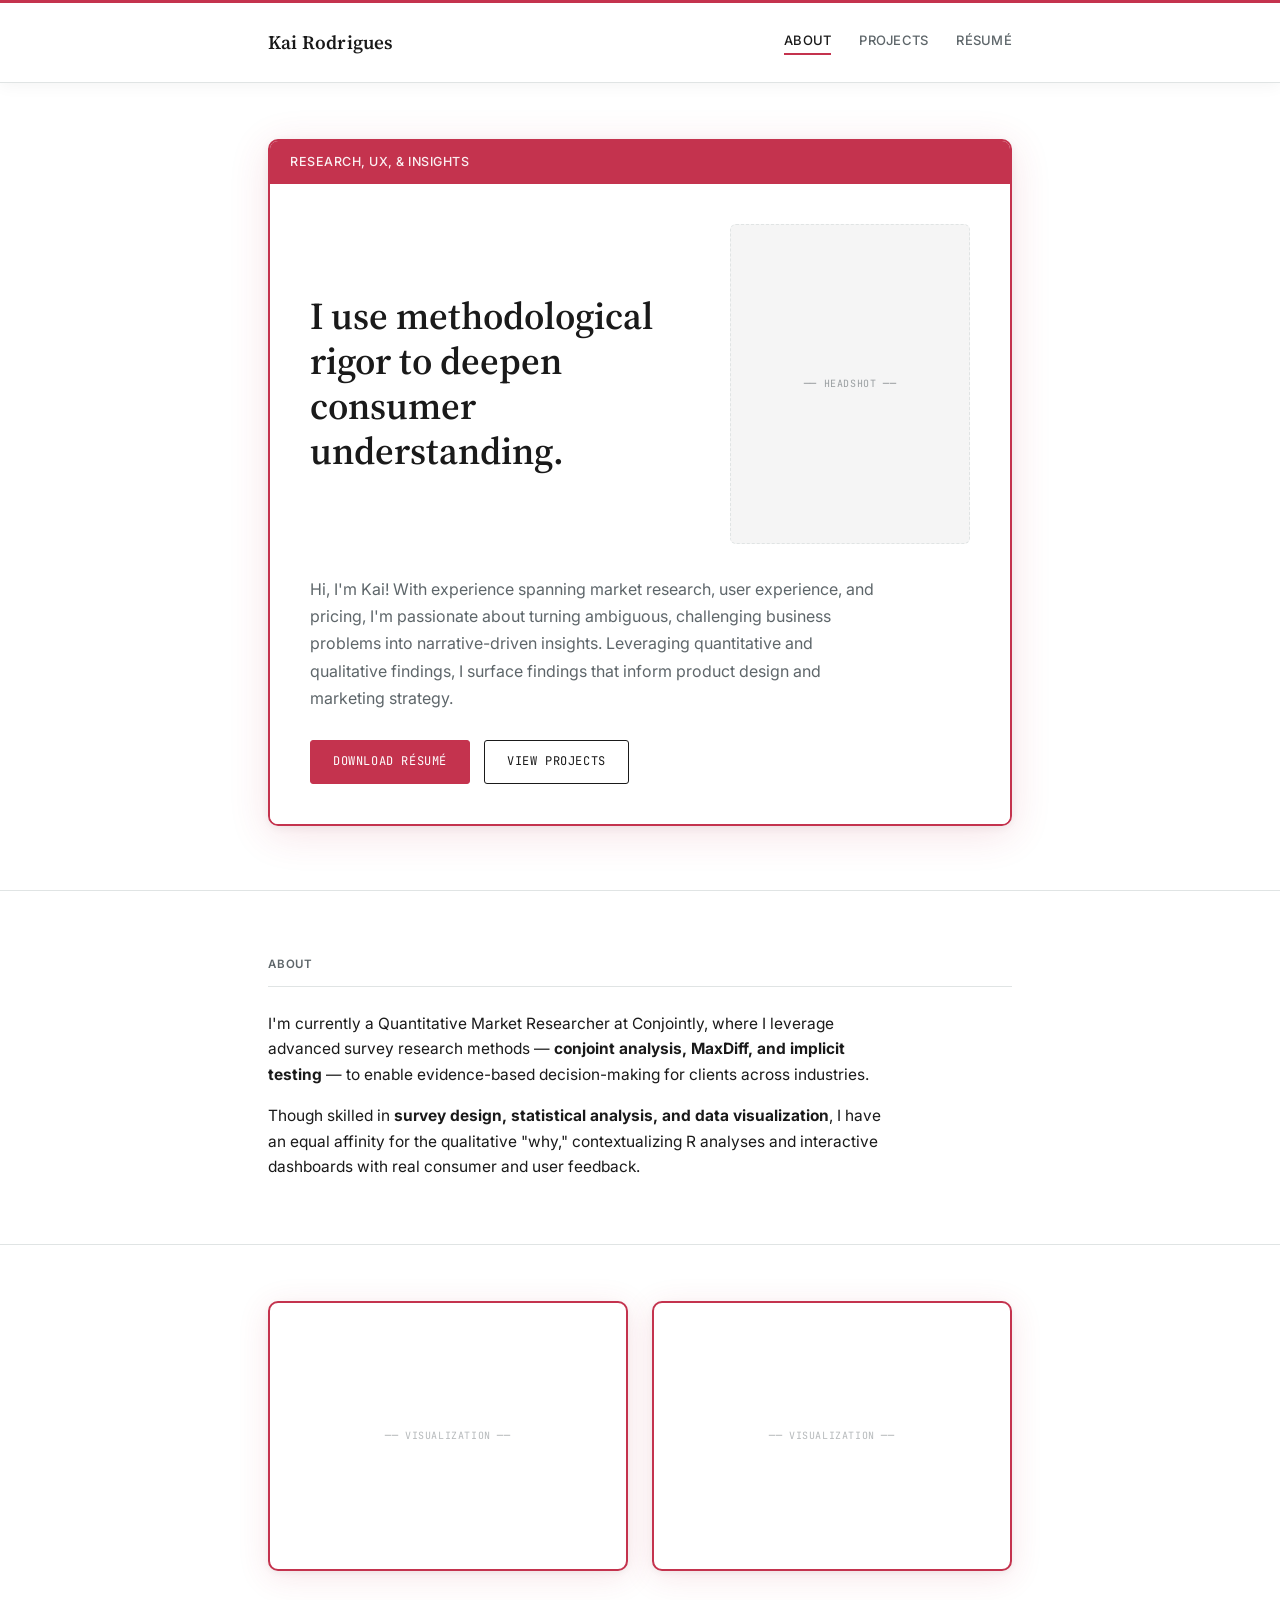
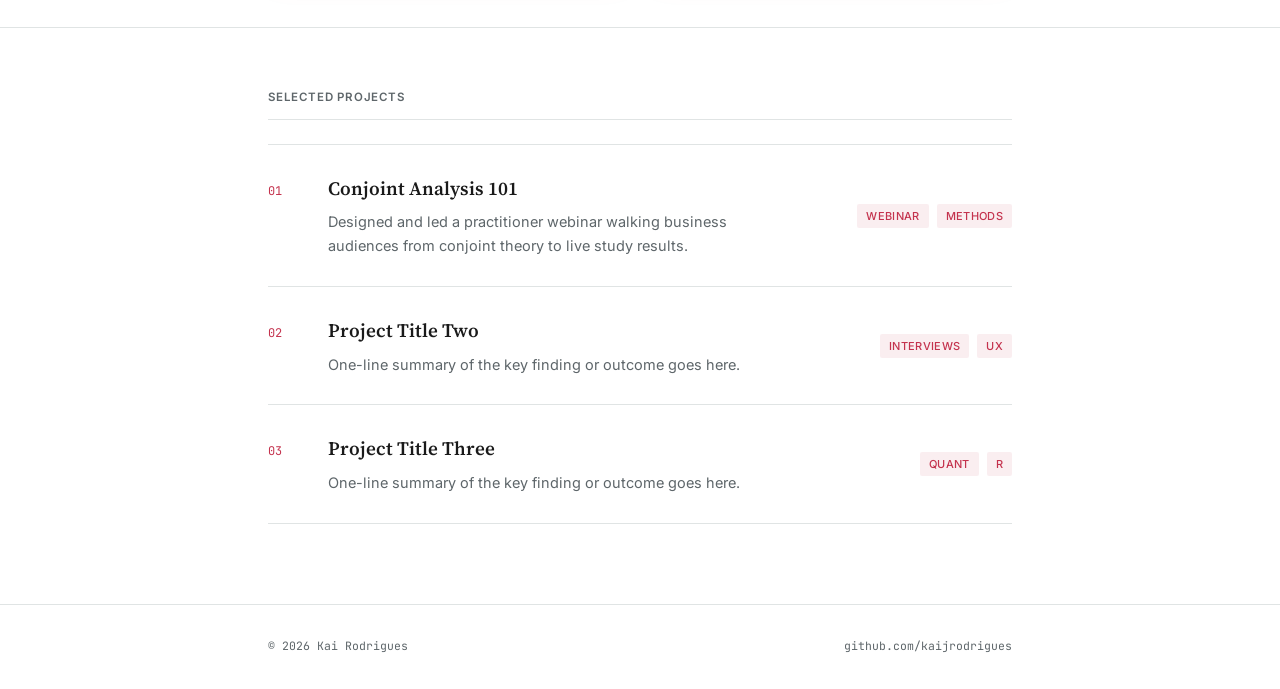
==== index.html @ 0414e187 "Final changes of the night" ====
<!DOCTYPE html>
<html lang="en">
<head>
<meta charset="UTF-8">
<meta name="viewport" content="width=device-width, initial-scale=1.0">
<title>Kai Rodrigues — Research, UX, &amp; Insights</title>
<meta name="description" content="Portfolio of market research, UX, and pricing projects by Kai Rodrigues — turning ambiguous business problems into narrative-driven insights.">
<link rel="stylesheet" href="assets/style.css">
</head>
<body>

<header class="site-header">
  <div class="wrap">
    <span class="name">Kai Rodrigues</span>
    <nav>
      <a href="#about" class="active">About</a>
      <a href="#projects">Projects</a>
      <a href="assets/resume.pdf">Résumé</a>
    </nav>
  </div>
</header>

<section class="hero" id="about">
  <div class="wrap">
    <div class="browser-window">

      <div class="browser-chrome">
        <span class="browser-title">Research, UX, &amp; Insights</span>
      </div>

      <div class="browser-content">
        <div class="hero-grid">
          <h1>I use methodological rigor to deepen consumer understanding.</h1>
          <div class="hero-photo">
            <!-- Add headshot: <img src="assets/headshot.jpg" alt="Kai Rodrigues"> -->
          </div>
        </div>
        <p class="lede">
          Hi, I'm Kai! With experience spanning market research, user experience, and pricing,
          I'm passionate about turning ambiguous, challenging business problems into
          narrative-driven insights. Leveraging quantitative and qualitative findings, I surface
          findings that inform product design and marketing strategy.
        </p>
        <div class="actions">
          <a href="assets/resume.pdf" class="btn primary">Download résumé</a>
          <a href="#projects" class="btn">View projects</a>
        </div>
      </div>

    </div>
  </div>
</section>

<section class="about-body">
  <div class="wrap">
    <h2>About</h2>
    <p>
      I'm currently a Quantitative Market Researcher at Conjointly, where I leverage
      advanced survey research methods — <strong>conjoint analysis, MaxDiff, and implicit
      testing</strong> — to enable evidence-based decision-making for clients across industries.
    </p>
    <p>
      Though skilled in <strong>survey design, statistical analysis, and data visualization</strong>,
      I have an equal affinity for the qualitative "why," contextualizing R analyses
      and interactive dashboards with real consumer and user feedback.
    </p>
  </div>
</section>

<section class="viz-section">
  <div class="wrap">
    <div class="viz-row">
      <div class="viz-box">
        <!-- Add image: <img src="assets/viz-1.png" alt=""> -->
      </div>
      <div class="viz-box">
        <!-- Add image: <img src="assets/viz-2.png" alt=""> -->
      </div>
    </div>
  </div>
</section>

<section class="project-index" id="projects">
  <div class="wrap">
    <h2 class="section-heading">Selected Projects</h2>
    <ul class="index-list">

      <li class="index-row">
        <a class="row-link" href="projects/project1.html" aria-label="View Conjoint Analysis 101 webinar"></a>
        <span class="num">01</span>
        <div class="title-block">
          <h3>Conjoint Analysis 101</h3>
          <p class="finding">Designed and led a practitioner webinar walking business audiences from conjoint theory to live study results.</p>
        </div>
        <div class="tags">
          <span class="tag">Webinar</span>
          <span class="tag">Methods</span>
        </div>
      </li>

      <li class="index-row">
        <a class="row-link" href="projects/project2.html" aria-label="View project two"></a>
        <span class="num">02</span>
        <div class="title-block">
          <h3>Project Title Two</h3>
          <p class="finding">One-line summary of the key finding or outcome goes here.</p>
        </div>
        <div class="tags">
          <span class="tag">Interviews</span>
          <span class="tag">UX</span>
        </div>
      </li>

      <li class="index-row">
        <a class="row-link" href="projects/project3.html" aria-label="View project three"></a>
        <span class="num">03</span>
        <div class="title-block">
          <h3>Project Title Three</h3>
          <p class="finding">One-line summary of the key finding or outcome goes here.</p>
        </div>
        <div class="tags">
          <span class="tag">Quant</span>
          <span class="tag">R</span>
        </div>
      </li>

    </ul>
  </div>
</section>

<footer class="site-footer">
  <div class="wrap">
    <span>&copy; 2026 Kai Rodrigues</span>
    <a href="https://github.com/kaijrodrigues">github.com/kaijrodrigues</a>
  </div>
</footer>

</body>
</html>
---- assets/style.css ----
/* ============================================
   Kai Rodrigues — Portfolio
   Design system: white / ink / cherry
   ============================================ */

@import url('https://fonts.googleapis.com/css2?family=Source+Serif+4:opsz,wght@8..60,400;8..60,500;8..60,600&family=Inter:wght@400;500;600&family=JetBrains+Mono:wght@400;500&display=swap');

:root {
  --color-bg:         #FFFFFF;
  --color-ink:        #1A1A1A;
  --color-maroon:     #C4334E;
  --color-maroon-dim: #C4334E15;
  --color-maroon-lt:  #CF4D63;
  --color-muted:      #5E666A;
  --color-line:       #E0E4E4;

  --font-display: 'Source Serif 4', Georgia, serif;
  --font-body:    'Inter', -apple-system, sans-serif;
  --font-mono:    'JetBrains Mono', 'SF Mono', monospace;

  --content-width: 800px;
  --gutter: 28px;
}

* { box-sizing: border-box; }

html { scroll-behavior: smooth; }

@media (prefers-reduced-motion: reduce) {
  html { scroll-behavior: auto; }
  * { animation-duration: 0.01ms !important; transition-duration: 0.01ms !important; }
}

body {
  margin: 0;
  background: var(--color-bg);
  color: var(--color-ink);
  font-family: var(--font-body);
  font-size: 16px;
  line-height: 1.65;
  -webkit-font-smoothing: antialiased;
}

a { color: var(--color-ink); text-decoration: none; }

a:focus-visible,
button:focus-visible {
  outline: 2px solid var(--color-maroon);
  outline-offset: 3px;
}

.wrap {
  max-width: var(--content-width);
  margin: 0 auto;
  padding: 0 var(--gutter);
}

/* ---------- Header / Nav ---------- */

header.site-header {
  background: var(--color-bg);
  border-top: 3px solid var(--color-maroon);
  border-bottom: 1px solid var(--color-line);
  padding: 24px 0;
  box-shadow: 0 2px 16px rgba(0, 0, 0, 0.05);
  position: sticky;
  top: 0;
  z-index: 100;
}

.site-header .wrap {
  display: flex;
  justify-content: space-between;
  align-items: center;
  flex-wrap: wrap;
  gap: 12px;
}

.site-header .name {
  font-family: var(--font-display);
  font-size: 19px;
  font-weight: 600;
  letter-spacing: 0.01em;
}

.site-header nav {
  display: flex;
  gap: 28px;
  font-family: var(--font-body);
  font-size: 13px;
  font-weight: 500;
  letter-spacing: 0.02em;
  text-transform: uppercase;
}

.site-header nav a {
  color: var(--color-muted);
  position: relative;
  padding-bottom: 4px;
  transition: color 0.15s ease;
}

.site-header nav a:hover,
.site-header nav a.active { color: var(--color-ink); }

.site-header nav a.active::after {
  content: '';
  position: absolute;
  left: 0; bottom: 0;
  width: 100%; height: 2px;
  background: var(--color-maroon);
}

/* ---------- Hero ---------- */

.hero {
  padding: 56px 0 64px;
  border-bottom: 1px solid var(--color-line);
}

/* Browser window frame */
.browser-window {
  border: 2px solid var(--color-maroon);
  border-radius: 10px;
  overflow: hidden;
  box-shadow: 0 8px 40px rgba(196, 51, 78, 0.14), 0 2px 8px rgba(0, 0, 0, 0.06);
}

/* Title bar / chrome */
.browser-chrome {
  background: var(--color-maroon);
  padding: 11px 20px;
  display: flex;
  align-items: center;
}

.browser-title {
  font-family: var(--font-body);
  font-size: 12.5px;
  font-weight: 500;
  letter-spacing: 0.04em;
  text-transform: uppercase;
  color: rgba(255, 255, 255, 0.92);
}

/* Content area */
.browser-content {
  background: var(--color-bg);
  padding: 40px;
}

.hero-grid {
  display: grid;
  grid-template-columns: 1fr 240px;
  gap: 32px;
  align-items: center;
  margin-bottom: 32px;
}

.hero-grid h1 {
  font-family: var(--font-display);
  font-size: clamp(24px, 3.8vw, 38px);
  line-height: 1.18;
  font-weight: 600;
  color: var(--color-ink);
  margin: 0;
}

/* Headshot slot — 3:4 ratio */
.hero-photo {
  aspect-ratio: 3 / 4;
  border-radius: 6px;
  overflow: hidden;
  background: #F5F5F5;
  border: 1.5px dashed var(--color-line);
  display: flex;
  align-items: center;
  justify-content: center;
  position: relative;
}

.hero-photo::after {
  content: '── headshot ──';
  font-family: var(--font-mono);
  font-size: 10px;
  color: var(--color-muted);
  text-transform: uppercase;
  letter-spacing: 0.06em;
  opacity: 0.6;
}

.hero-photo:has(img)::after { display: none; }

.hero-photo img {
  position: absolute;
  inset: 0;
  width: 100%;
  height: 100%;
  object-fit: cover;
  object-position: top;
  display: block;
}

.hero p.lede {
  font-size: 16px;
  color: var(--color-muted);
  max-width: 58ch;
  margin: 0 0 28px;
  line-height: 1.7;
}

.hero .actions {
  display: flex;
  gap: 14px;
  flex-wrap: wrap;
}

/* ---------- Buttons ---------- */

.btn {
  font-family: var(--font-mono);
  font-size: 12px;
  letter-spacing: 0.05em;
  text-transform: uppercase;
  padding: 11px 22px;
  border: 1.5px solid var(--color-ink);
  border-radius: 3px;
  transition: background 0.15s ease, color 0.15s ease, border-color 0.15s ease;
  display: inline-flex;
  align-items: center;
  gap: 8px;
}

.btn:hover {
  background: var(--color-ink);
  color: var(--color-bg);
}

.btn.primary {
  background: var(--color-maroon);
  border-color: var(--color-maroon);
  color: var(--color-bg);
}

.btn.primary:hover {
  background: var(--color-maroon-lt);
  border-color: var(--color-maroon-lt);
}

/* ---------- About body ---------- */

.about-body {
  padding: 64px 0;
  border-bottom: 1px solid var(--color-line);
}

.about-body h2,
.section-heading {
  font-family: var(--font-body);
  font-size: 11.5px;
  font-weight: 600;
  letter-spacing: 0.07em;
  text-transform: uppercase;
  color: var(--color-muted);
  margin: 0 0 24px;
  padding-bottom: 12px;
  border-bottom: 1px solid var(--color-line);
}

.about-body p {
  max-width: 62ch;
  margin: 0 0 16px;
  font-size: 15.5px;
}

.about-body p:last-child { margin-bottom: 0; }

/* ---------- Data Viz Panels ---------- */

.viz-section {
  padding: 56px 0;
  border-bottom: 1px solid var(--color-line);
}

.viz-row {
  display: grid;
  grid-template-columns: 1fr 1fr;
  gap: 24px;
}

.viz-box {
  aspect-ratio: 4 / 3;
  border: 2px solid var(--color-maroon);
  border-radius: 10px;
  overflow: hidden;
  background: var(--color-bg);
  box-shadow: 0 6px 32px rgba(196, 51, 78, 0.12), 0 2px 6px rgba(0, 0, 0, 0.05);
  display: flex;
  align-items: center;
  justify-content: center;
  position: relative;
}

.viz-box::after {
  content: '── visualization ──';
  font-family: var(--font-mono);
  font-size: 10px;
  color: var(--color-muted);
  text-transform: uppercase;
  letter-spacing: 0.06em;
  opacity: 0.45;
}

.viz-box:has(img)::after { display: none; }

.viz-box img {
  position: absolute;
  inset: 0;
  width: 100%;
  height: 100%;
  object-fit: cover;
  display: block;
}

/* ---------- Project Index ---------- */

.project-index {
  padding: 60px 0 80px;
}

.index-list {
  list-style: none;
  margin: 0;
  padding: 0;
}

.index-row {
  display: grid;
  grid-template-columns: 40px 1fr auto;
  gap: 20px;
  align-items: baseline;
  padding: 28px 0;
  border-bottom: 1px solid var(--color-line);
  transition: padding-left 0.18s ease, background-color 0.18s ease;
  position: relative;
}

.index-row:first-child {
  border-top: 1px solid var(--color-line);
}

.index-row a.row-link { position: absolute; inset: 0; }

.index-row:hover {
  padding-left: 10px;
  background-color: rgba(196, 51, 78, 0.04);
}

.index-row .num {
  font-family: var(--font-mono);
  font-size: 12px;
  color: var(--color-maroon);
  letter-spacing: 0.04em;
}

.index-row .title-block h3 {
  font-family: var(--font-display);
  font-size: 19px;
  font-weight: 600;
  margin: 0 0 6px;
}

.index-row .title-block .finding {
  color: var(--color-muted);
  font-size: 14.5px;
  margin: 0;
  max-width: 52ch;
}

.index-row .tags {
  display: flex;
  gap: 8px;
  flex-wrap: wrap;
  justify-content: flex-end;
  align-self: center;
}

.tag {
  font-family: var(--font-body);
  font-size: 11px;
  font-weight: 500;
  letter-spacing: 0.03em;
  text-transform: uppercase;
  color: var(--color-maroon);
  background: var(--color-maroon-dim);
  padding: 3px 9px;
  border-radius: 2px;
  white-space: nowrap;
}

/* ---------- Footer ---------- */

footer.site-footer {
  border-top: 1px solid var(--color-line);
  padding: 32px 0;
}

footer.site-footer .wrap {
  display: flex;
  justify-content: space-between;
  align-items: center;
  flex-wrap: wrap;
  gap: 12px;
  font-family: var(--font-mono);
  font-size: 11.5px;
  color: var(--color-muted);
}

footer.site-footer a {
  color: var(--color-muted);
  border-bottom: 1px solid transparent;
  transition: color 0.15s ease, border-color 0.15s ease;
}

footer.site-footer a:hover {
  color: var(--color-ink);
  border-color: var(--color-ink);
}

/* ---------- Project Detail Page ---------- */

.project-hero {
  padding: 56px 0 44px;
  border-bottom: 1px solid var(--color-line);
}

.breadcrumb {
  font-family: var(--font-body);
  font-size: 12px;
  font-weight: 500;
  letter-spacing: 0.03em;
  color: var(--color-muted);
  margin-bottom: 28px;
  display: inline-block;
}

.breadcrumb:hover { color: var(--color-maroon); }

.project-hero h1 {
  font-family: var(--font-display);
  font-size: clamp(26px, 4vw, 36px);
  line-height: 1.2;
  margin: 0 0 20px;
}

.meta-row {
  display: flex;
  gap: 10px;
  flex-wrap: wrap;
  margin-bottom: 0;
}

.project-body {
  padding: 52px 0;
}

.project-body section {
  margin-bottom: 48px;
}

.project-body section:last-child { margin-bottom: 0; }

.project-body h2 {
  font-family: var(--font-body);
  font-size: 11.5px;
  font-weight: 600;
  letter-spacing: 0.07em;
  text-transform: uppercase;
  color: var(--color-maroon);
  margin: 0 0 18px;
  padding-left: 12px;
  border-left: 3px solid var(--color-maroon);
}

.project-body p {
  max-width: 64ch;
  font-size: 15.5px;
  margin: 0 0 14px;
  line-height: 1.7;
}

.project-body ul {
  max-width: 60ch;
  padding-left: 20px;
  font-size: 15.5px;
  line-height: 1.7;
}

.project-body li { margin-bottom: 10px; }

/* ---------- Figure / Image Card ---------- */

.figure {
  border: 2px solid var(--color-maroon);
  border-radius: 8px;
  overflow: hidden;
  margin: 32px 0;
  box-shadow: 0 4px 24px rgba(196, 51, 78, 0.1);
}

.figure img {
  width: 100%;
  display: block;
}

.figure img.zoomable {
  cursor: zoom-in;
  transition: opacity 0.15s ease;
}

.figure img.zoomable:hover { opacity: 0.92; }

.figure-caption {
  font-family: var(--font-body);
  font-size: 13px;
  color: var(--color-muted);
  padding: 14px 18px;
  margin: 0;
  border-top: 1px solid var(--color-line);
  line-height: 1.6;
}

/* ---------- Slides box ---------- */

.code-link-box {
  border: 1.5px solid var(--color-ink);
  border-radius: 3px;
  padding: 24px 28px;
  display: flex;
  justify-content: space-between;
  align-items: center;
  flex-wrap: wrap;
  gap: 16px;
}

.code-link-box .label {
  font-family: var(--font-body);
  font-size: 11.5px;
  font-weight: 600;
  color: var(--color-muted);
  letter-spacing: 0.06em;
  text-transform: uppercase;
  margin: 0 0 6px;
}

.code-link-box .repo-name {
  font-family: var(--font-display);
  font-size: 17px;
  margin: 0;
}

.prev-next {
  display: flex;
  justify-content: space-between;
  border-top: 1px solid var(--color-line);
  padding-top: 32px;
  margin-top: 8px;
}

.prev-next a {
  font-family: var(--font-body);
  font-size: 12px;
  font-weight: 500;
  text-transform: uppercase;
  letter-spacing: 0.04em;
  color: var(--color-muted);
}

.prev-next a:hover { color: var(--color-maroon); }

/* ---------- Lightbox ---------- */

.lightbox-overlay {
  display: none;
  position: fixed;
  inset: 0;
  background: rgba(8, 18, 18, 0.92);
  z-index: 1000;
  justify-content: center;
  align-items: center;
  cursor: zoom-out;
  backdrop-filter: blur(8px);
  -webkit-backdrop-filter: blur(8px);
}

.lightbox-overlay.open { display: flex; }

.lightbox-overlay img {
  max-width: 90vw;
  max-height: 90vh;
  object-fit: contain;
  border-radius: 3px;
  box-shadow: 0 40px 100px rgba(0, 0, 0, 0.7);
  animation: lb-in 0.18s ease;
  cursor: default;
}

@keyframes lb-in {
  from { opacity: 0; transform: scale(0.97); }
  to   { opacity: 1; transform: scale(1); }
}

/* ---------- Responsive ---------- */

@media (max-width: 640px) {
  .hero-grid {
    grid-template-columns: 1fr;
  }
  .hero-photo {
    max-height: 280px;
  }
  .browser-content {
    padding: 28px 24px 32px;
  }
  .viz-row {
    grid-template-columns: 1fr;
  }
  .index-row {
    grid-template-columns: 1fr;
    gap: 10px;
  }
  .index-row .tags { justify-content: flex-start; }
  .site-header nav { gap: 16px; }
  .hero { padding: 40px 0 48px; }
  .code-link-box { flex-direction: column; align-items: flex-start; }
}
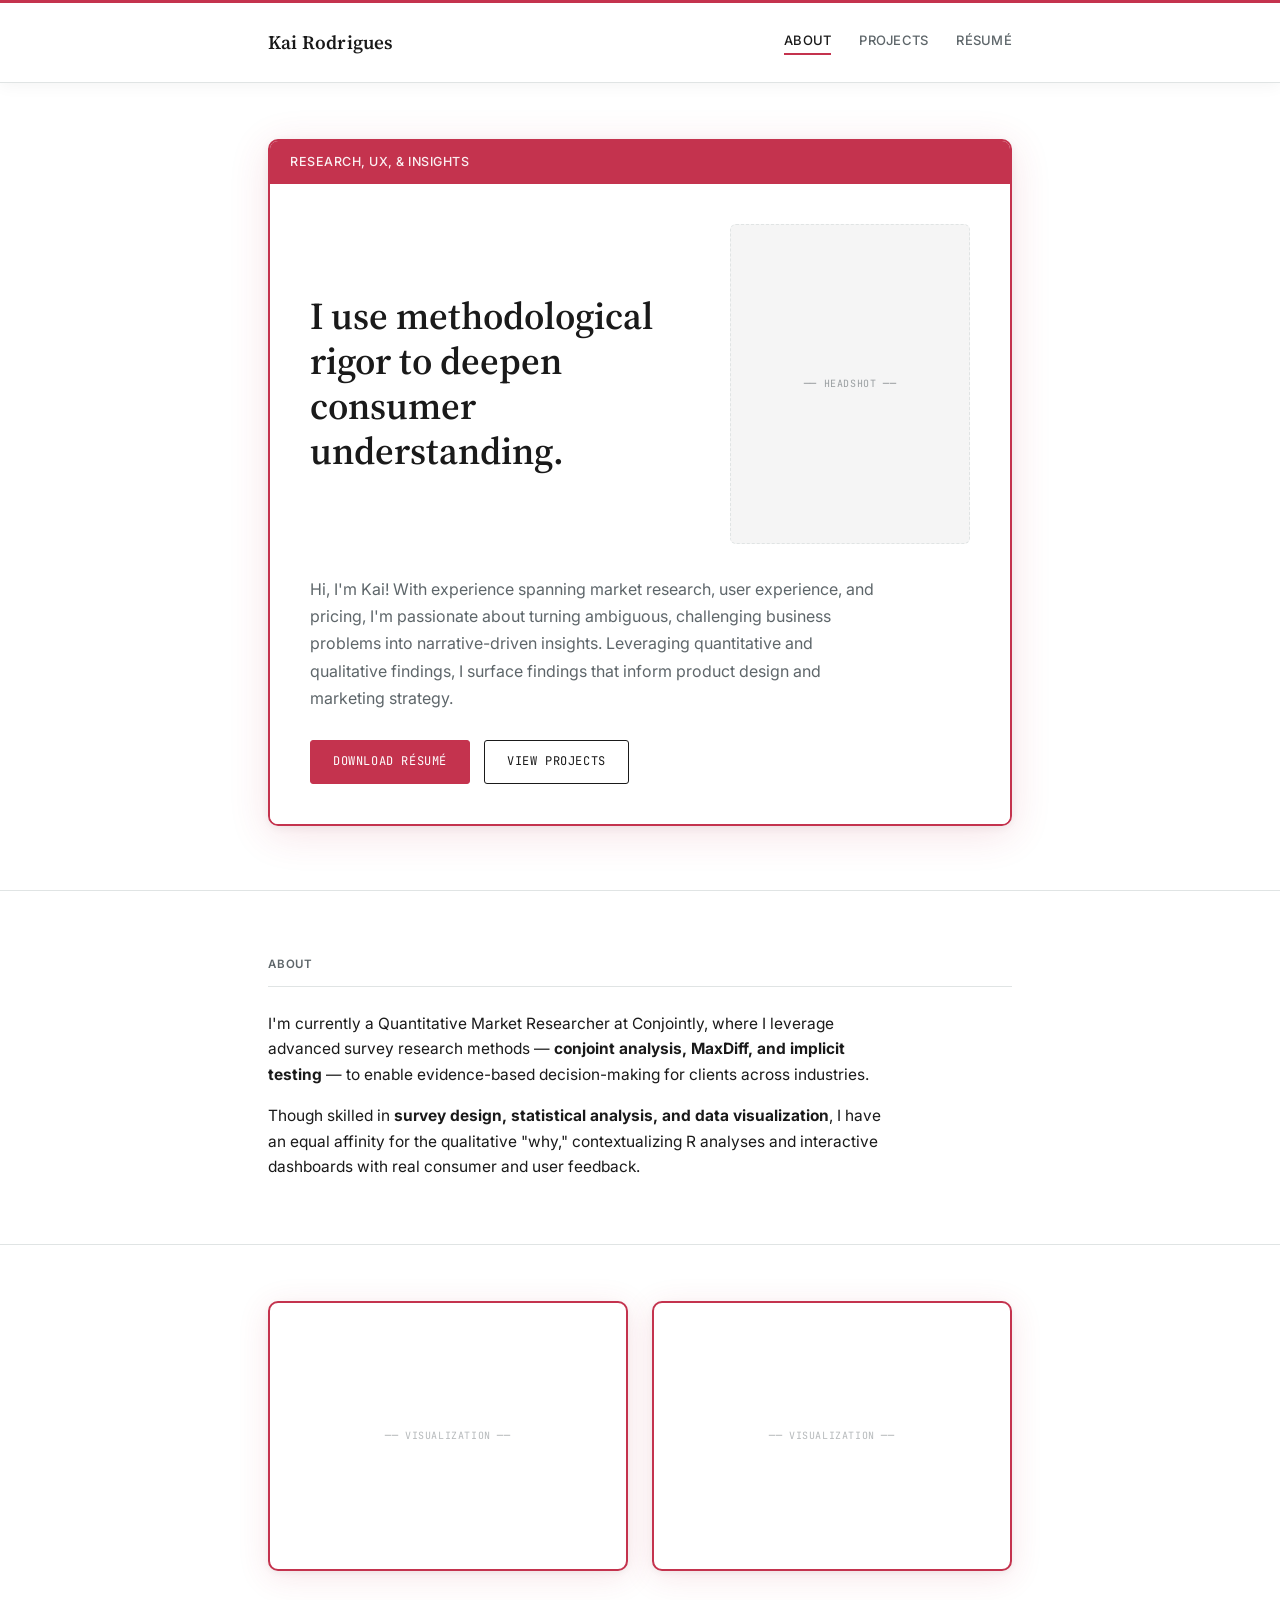
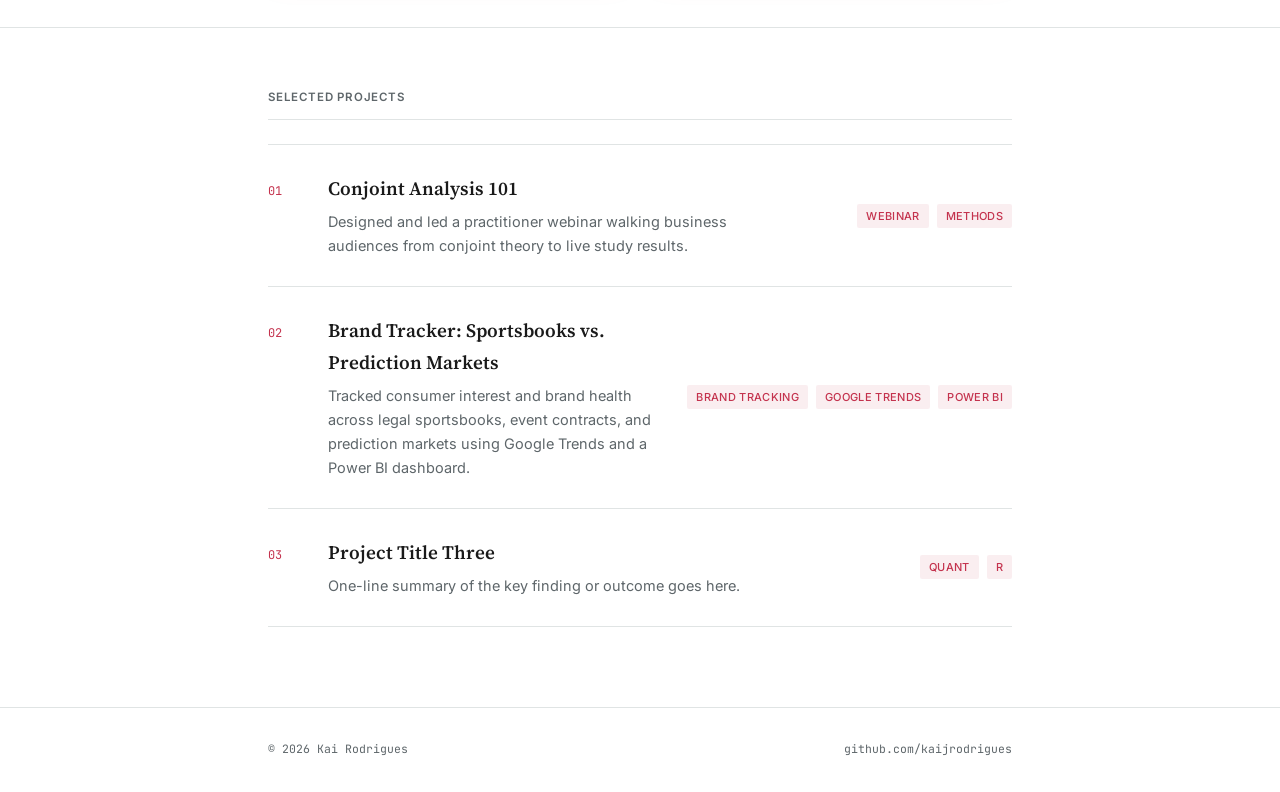
==== commit 29896547: "Structured projects 2 and 3" ====
--- a/index.html
+++ b/index.html
@@ -99,15 +99,16 @@
       </li>
 
       <li class="index-row">
-        <a class="row-link" href="projects/project2.html" aria-label="View project two"></a>
+        <a class="row-link" href="projects/project2.html" aria-label="View Brand Tracker project"></a>
         <span class="num">02</span>
         <div class="title-block">
-          <h3>Project Title Two</h3>
-          <p class="finding">One-line summary of the key finding or outcome goes here.</p>
+          <h3>Brand Tracker: Sportsbooks vs. Prediction Markets</h3>
+          <p class="finding">Tracked consumer interest and brand health across legal sportsbooks, event contracts, and prediction markets using Google Trends and a Power BI dashboard.</p>
         </div>
         <div class="tags">
-          <span class="tag">Interviews</span>
-          <span class="tag">UX</span>
+          <span class="tag">Brand Tracking</span>
+          <span class="tag">Google Trends</span>
+          <span class="tag">Power BI</span>
         </div>
       </li>
 
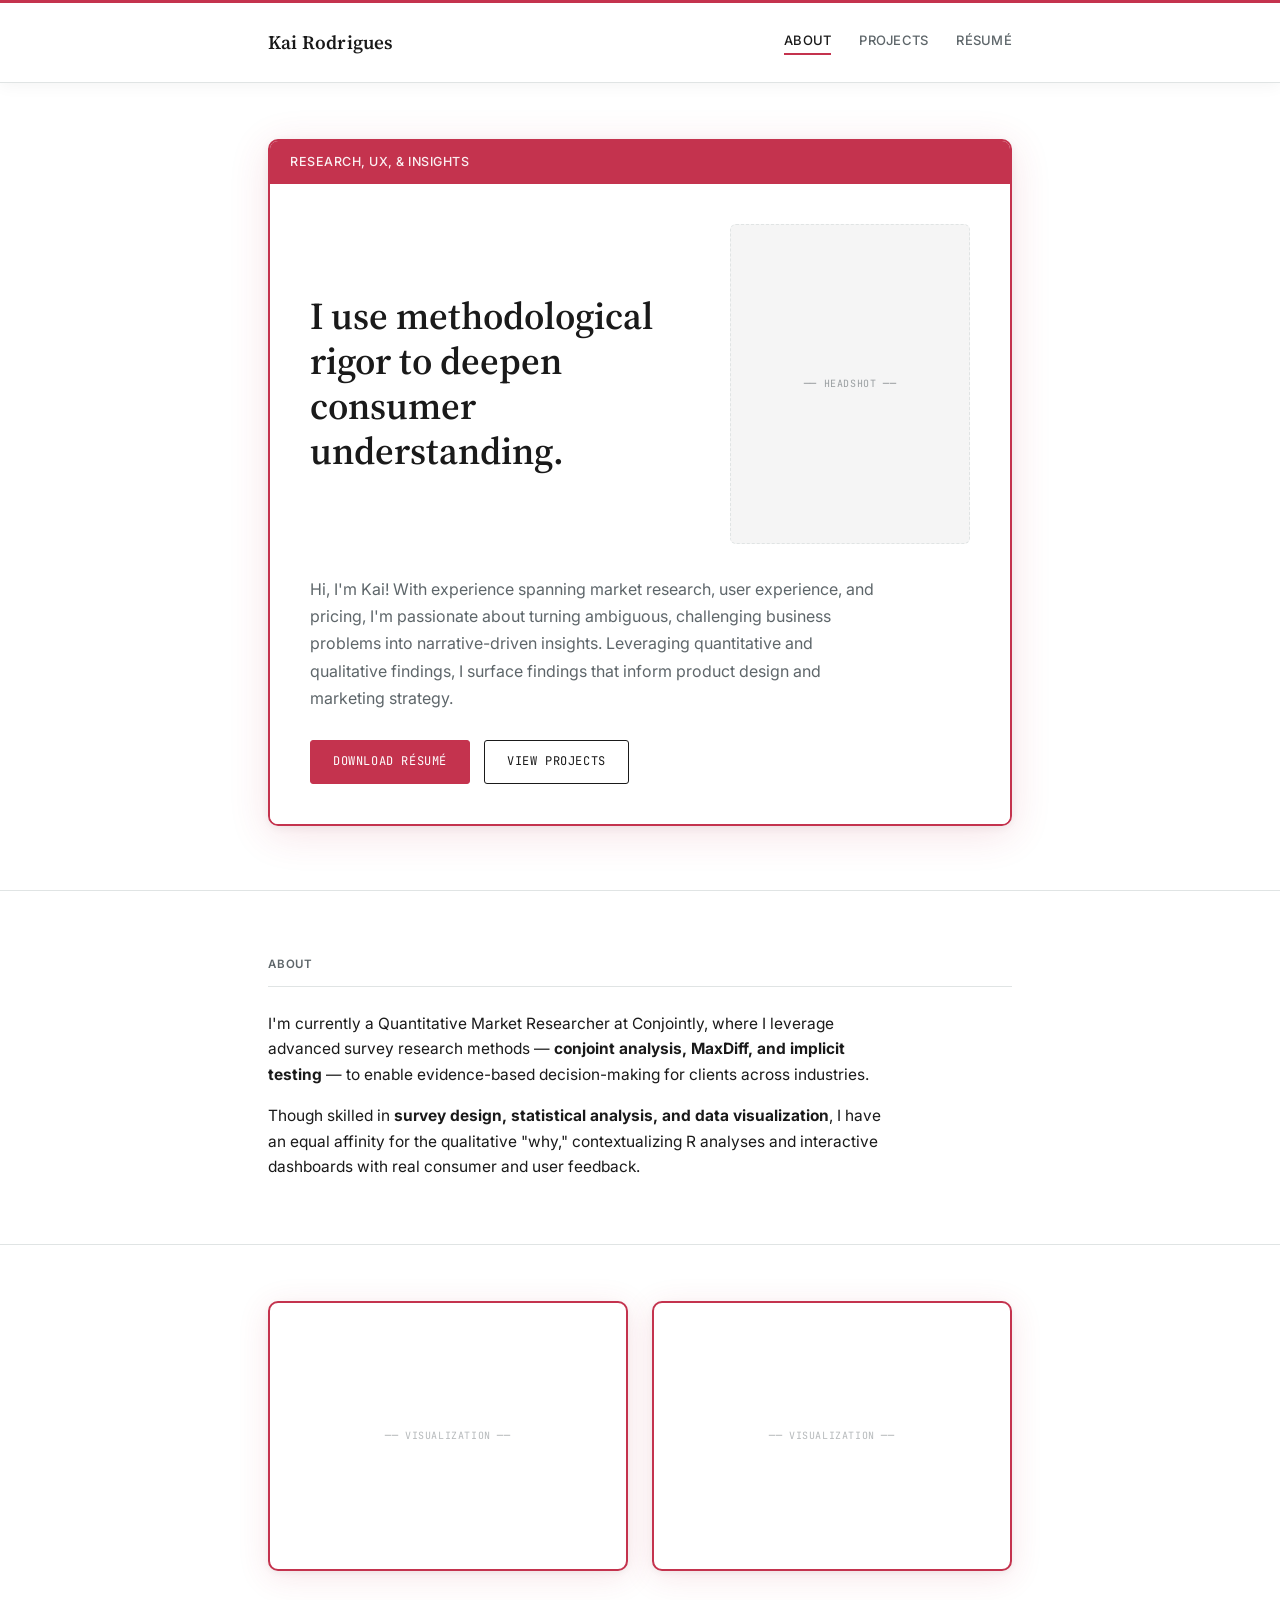
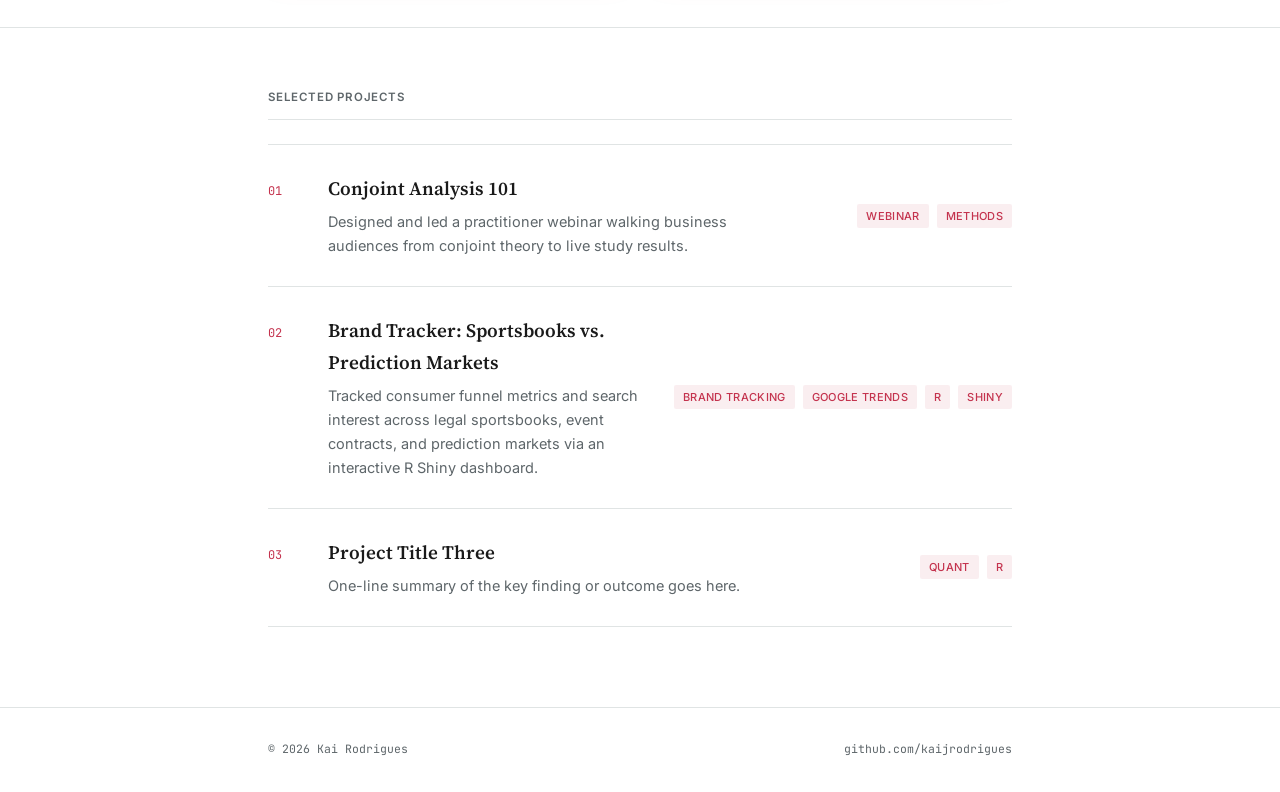
==== commit a5bffac4: "Updated homepage to feature project 2" ====
--- a/index.html
+++ b/index.html
@@ -103,12 +103,13 @@
         <span class="num">02</span>
         <div class="title-block">
           <h3>Brand Tracker: Sportsbooks vs. Prediction Markets</h3>
-          <p class="finding">Tracked consumer interest and brand health across legal sportsbooks, event contracts, and prediction markets using Google Trends and a Power BI dashboard.</p>
+          <p class="finding">Tracked consumer funnel metrics and search interest across legal sportsbooks, event contracts, and prediction markets via an interactive R Shiny dashboard.</p>
         </div>
         <div class="tags">
           <span class="tag">Brand Tracking</span>
           <span class="tag">Google Trends</span>
-          <span class="tag">Power BI</span>
+          <span class="tag">R</span>
+          <span class="tag">Shiny</span>
         </div>
       </li>
 
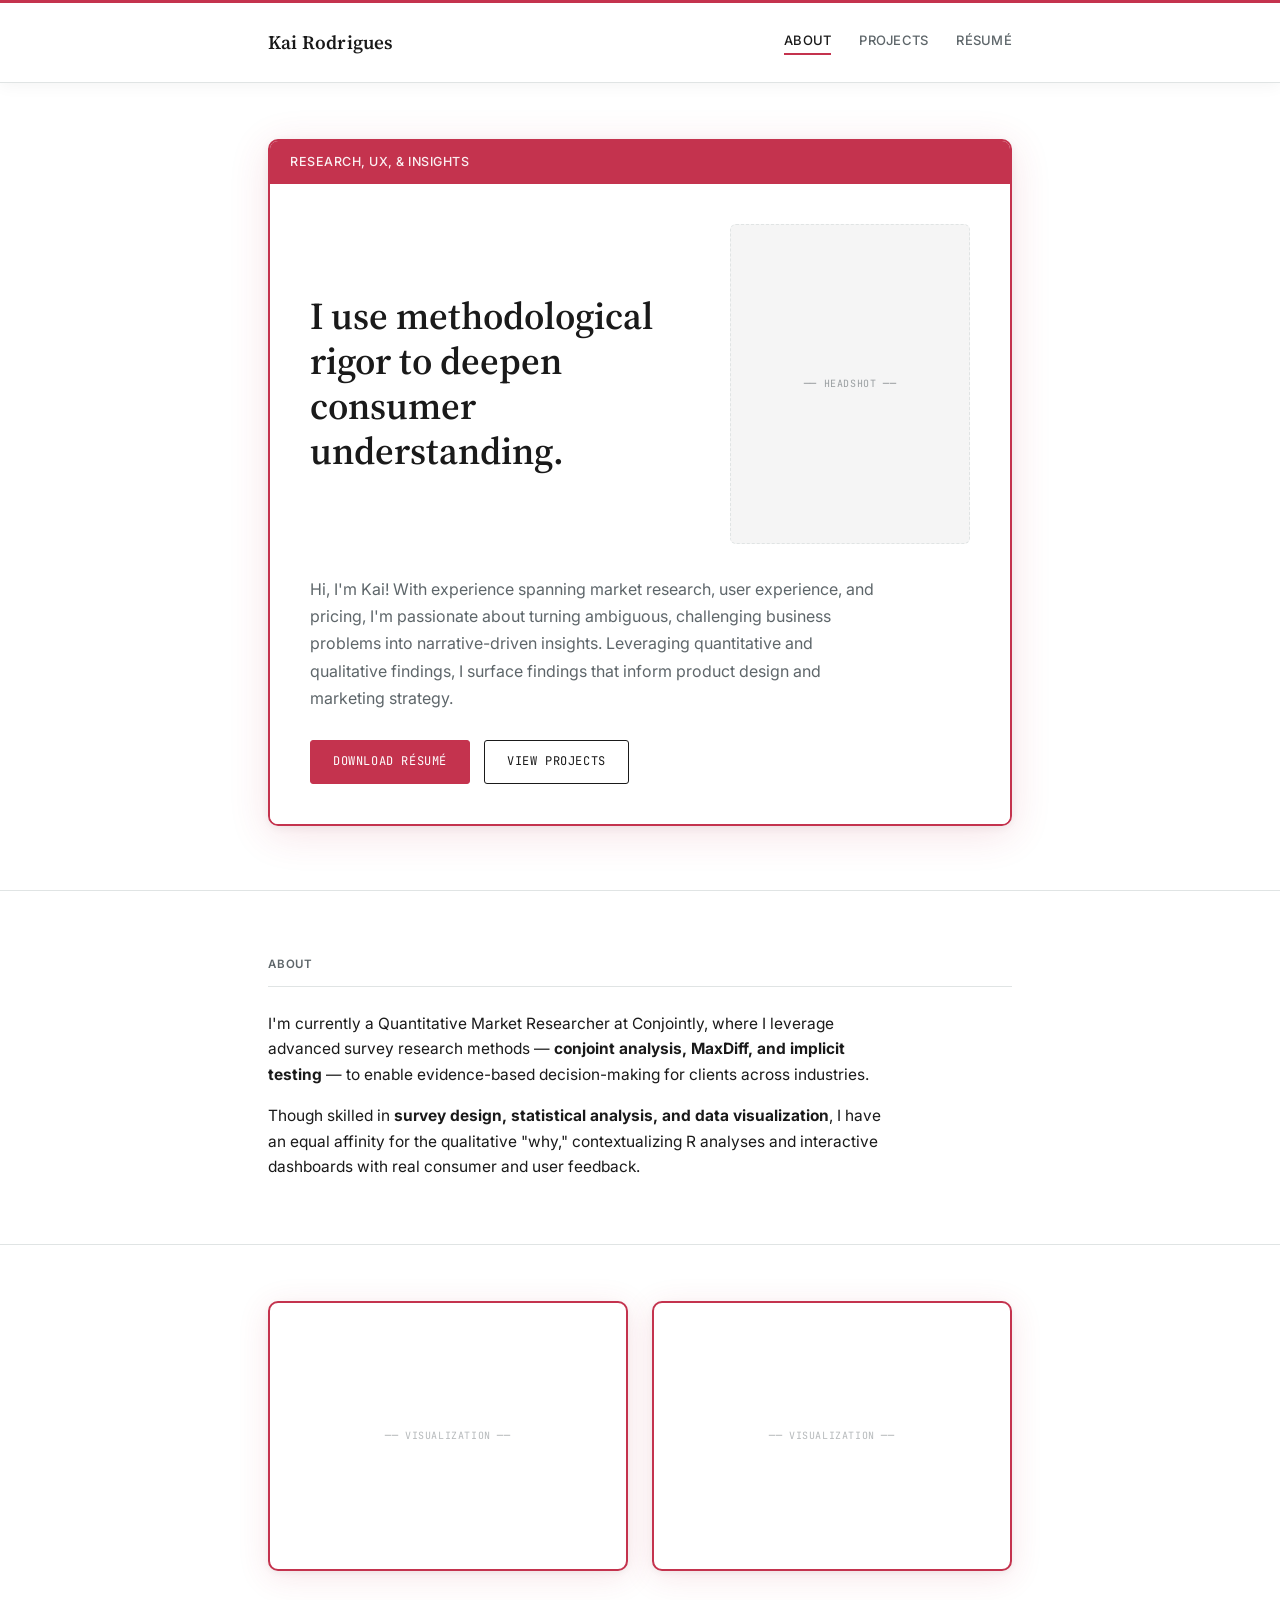
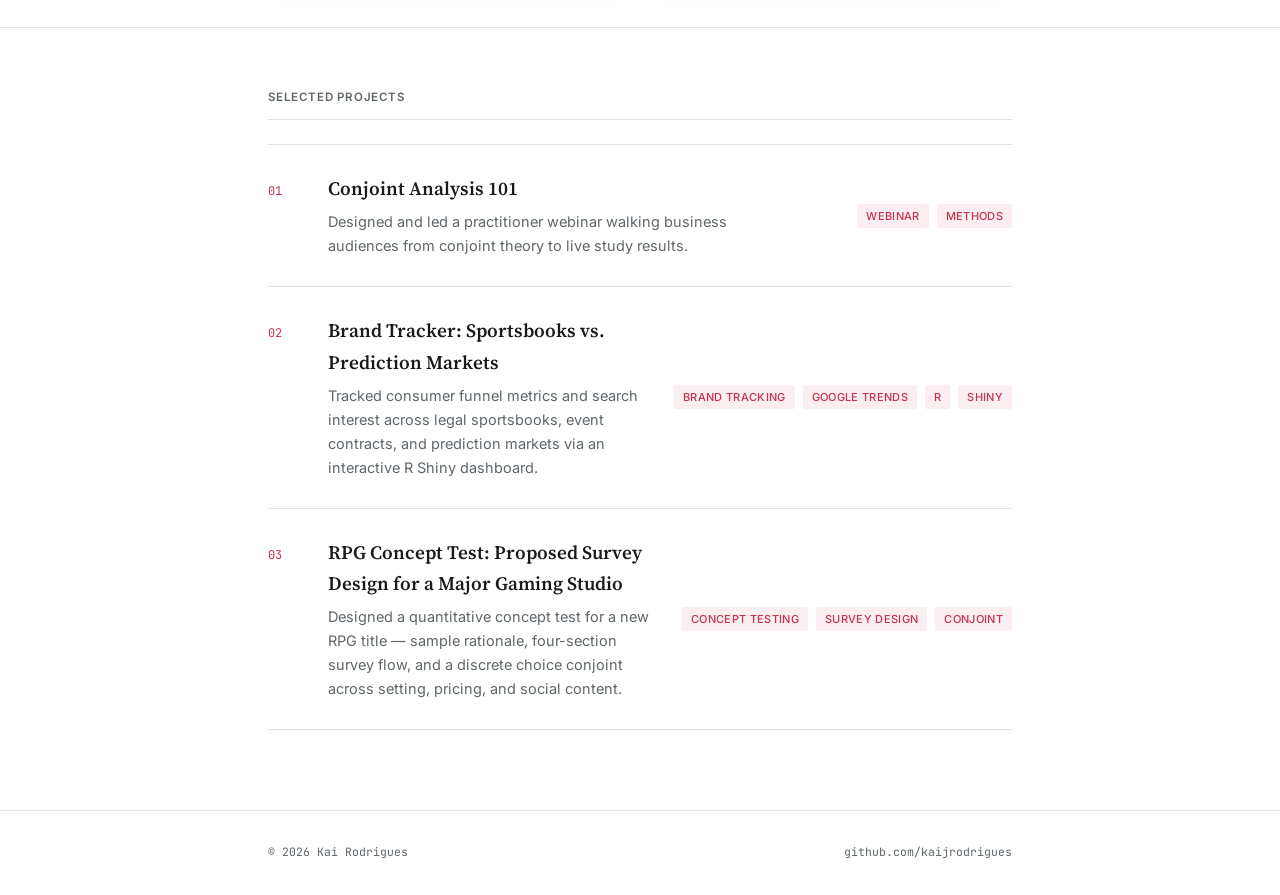
==== commit 56194171: "Project 3 added" ====
--- a/index.html
+++ b/index.html
@@ -114,15 +114,16 @@
       </li>
 
       <li class="index-row">
-        <a class="row-link" href="projects/project3.html" aria-label="View project three"></a>
+        <a class="row-link" href="projects/project3.html" aria-label="View RPG Concept Test project"></a>
         <span class="num">03</span>
         <div class="title-block">
-          <h3>Project Title Three</h3>
-          <p class="finding">One-line summary of the key finding or outcome goes here.</p>
+          <h3>RPG Concept Test: Proposed Survey Design for a Major Gaming Studio</h3>
+          <p class="finding">Designed a quantitative concept test for a new RPG title — sample rationale, four-section survey flow, and a discrete choice conjoint across setting, pricing, and social content.</p>
         </div>
         <div class="tags">
-          <span class="tag">Quant</span>
-          <span class="tag">R</span>
+          <span class="tag">Concept Testing</span>
+          <span class="tag">Survey Design</span>
+          <span class="tag">Conjoint</span>
         </div>
       </li>
 
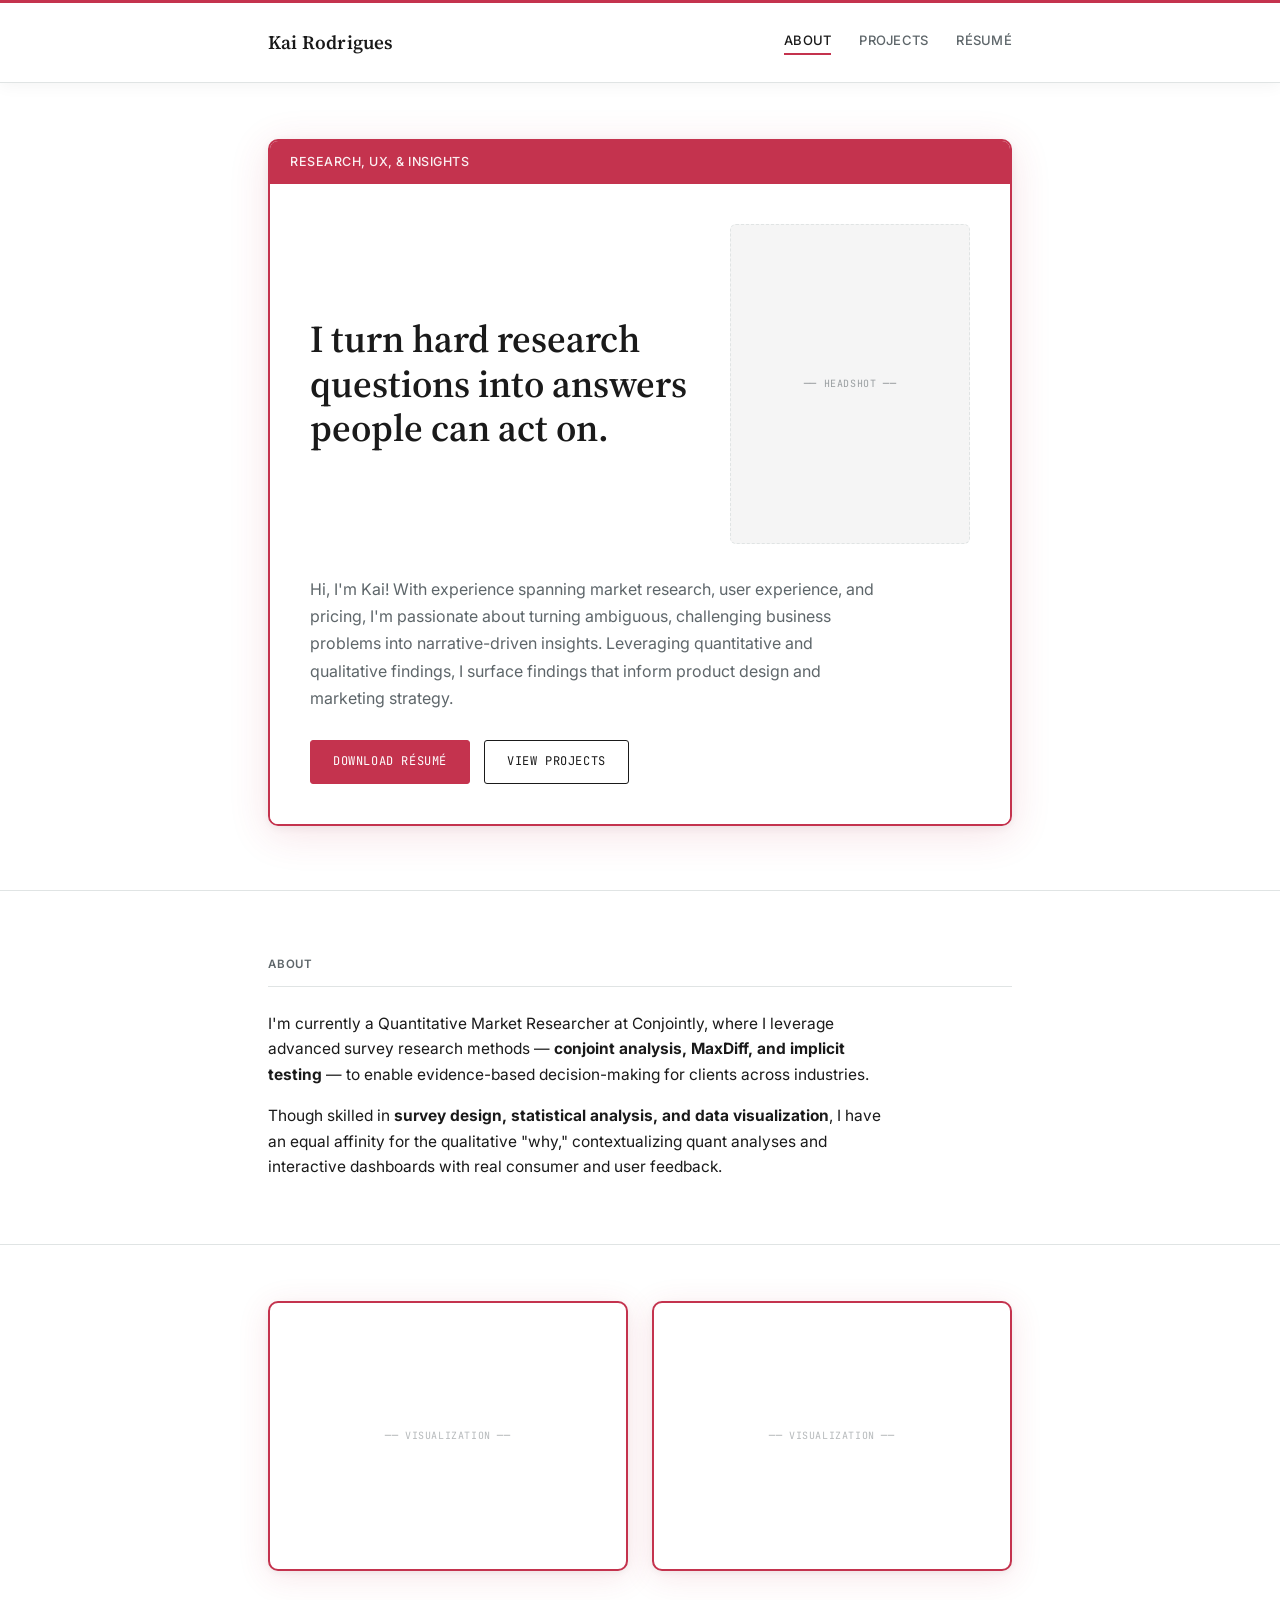
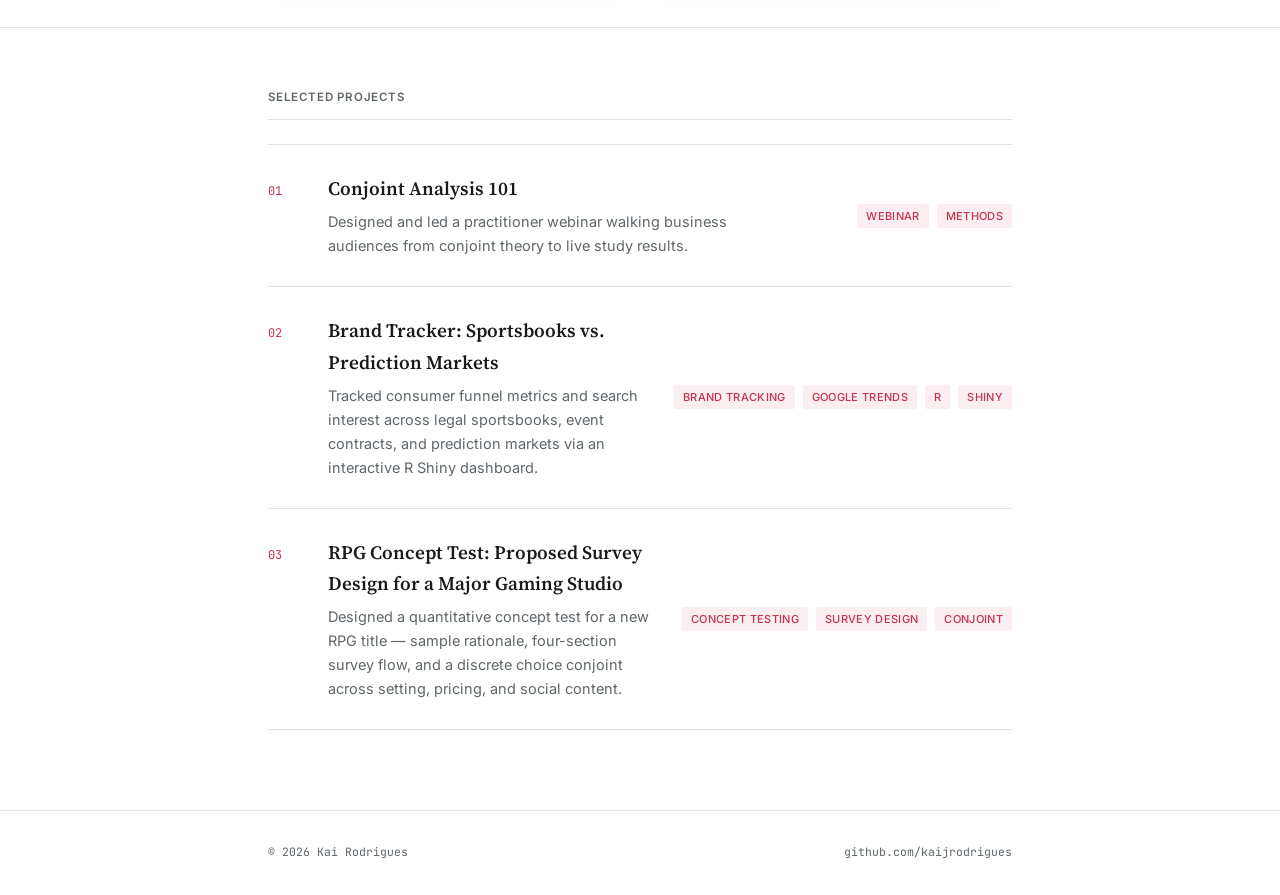
==== commit adb1934a: "Big changes to project content" ====
--- a/index.html
+++ b/index.html
@@ -30,7 +30,7 @@
 
       <div class="browser-content">
         <div class="hero-grid">
-          <h1>I use methodological rigor to deepen consumer understanding.</h1>
+          <h1>I turn hard research questions into answers people can act on.</h1>
           <div class="hero-photo">
             <!-- Add headshot: <img src="assets/headshot.jpg" alt="Kai Rodrigues"> -->
           </div>
@@ -61,7 +61,7 @@
     </p>
     <p>
       Though skilled in <strong>survey design, statistical analysis, and data visualization</strong>,
-      I have an equal affinity for the qualitative "why," contextualizing R analyses
+      I have an equal affinity for the qualitative "why," contextualizing quant analyses
       and interactive dashboards with real consumer and user feedback.
     </p>
   </div>
--- a/assets/style.css
+++ b/assets/style.css
@@ -617,7 +617,10 @@
     grid-template-columns: 1fr;
   }
   .hero-photo {
-    max-height: 280px;
+    width: 140px;
+    max-height: 190px;
+    margin: 0 auto;
+    order: -1;
   }
   .browser-content {
     padding: 28px 24px 32px;
@@ -633,4 +636,7 @@
   .site-header nav { gap: 16px; }
   .hero { padding: 40px 0 48px; }
   .code-link-box { flex-direction: column; align-items: flex-start; }
-}
+  .project-body p,
+  .project-body ul { max-width: 100%; }
+  .prev-next { flex-direction: column; gap: 16px; }
+}
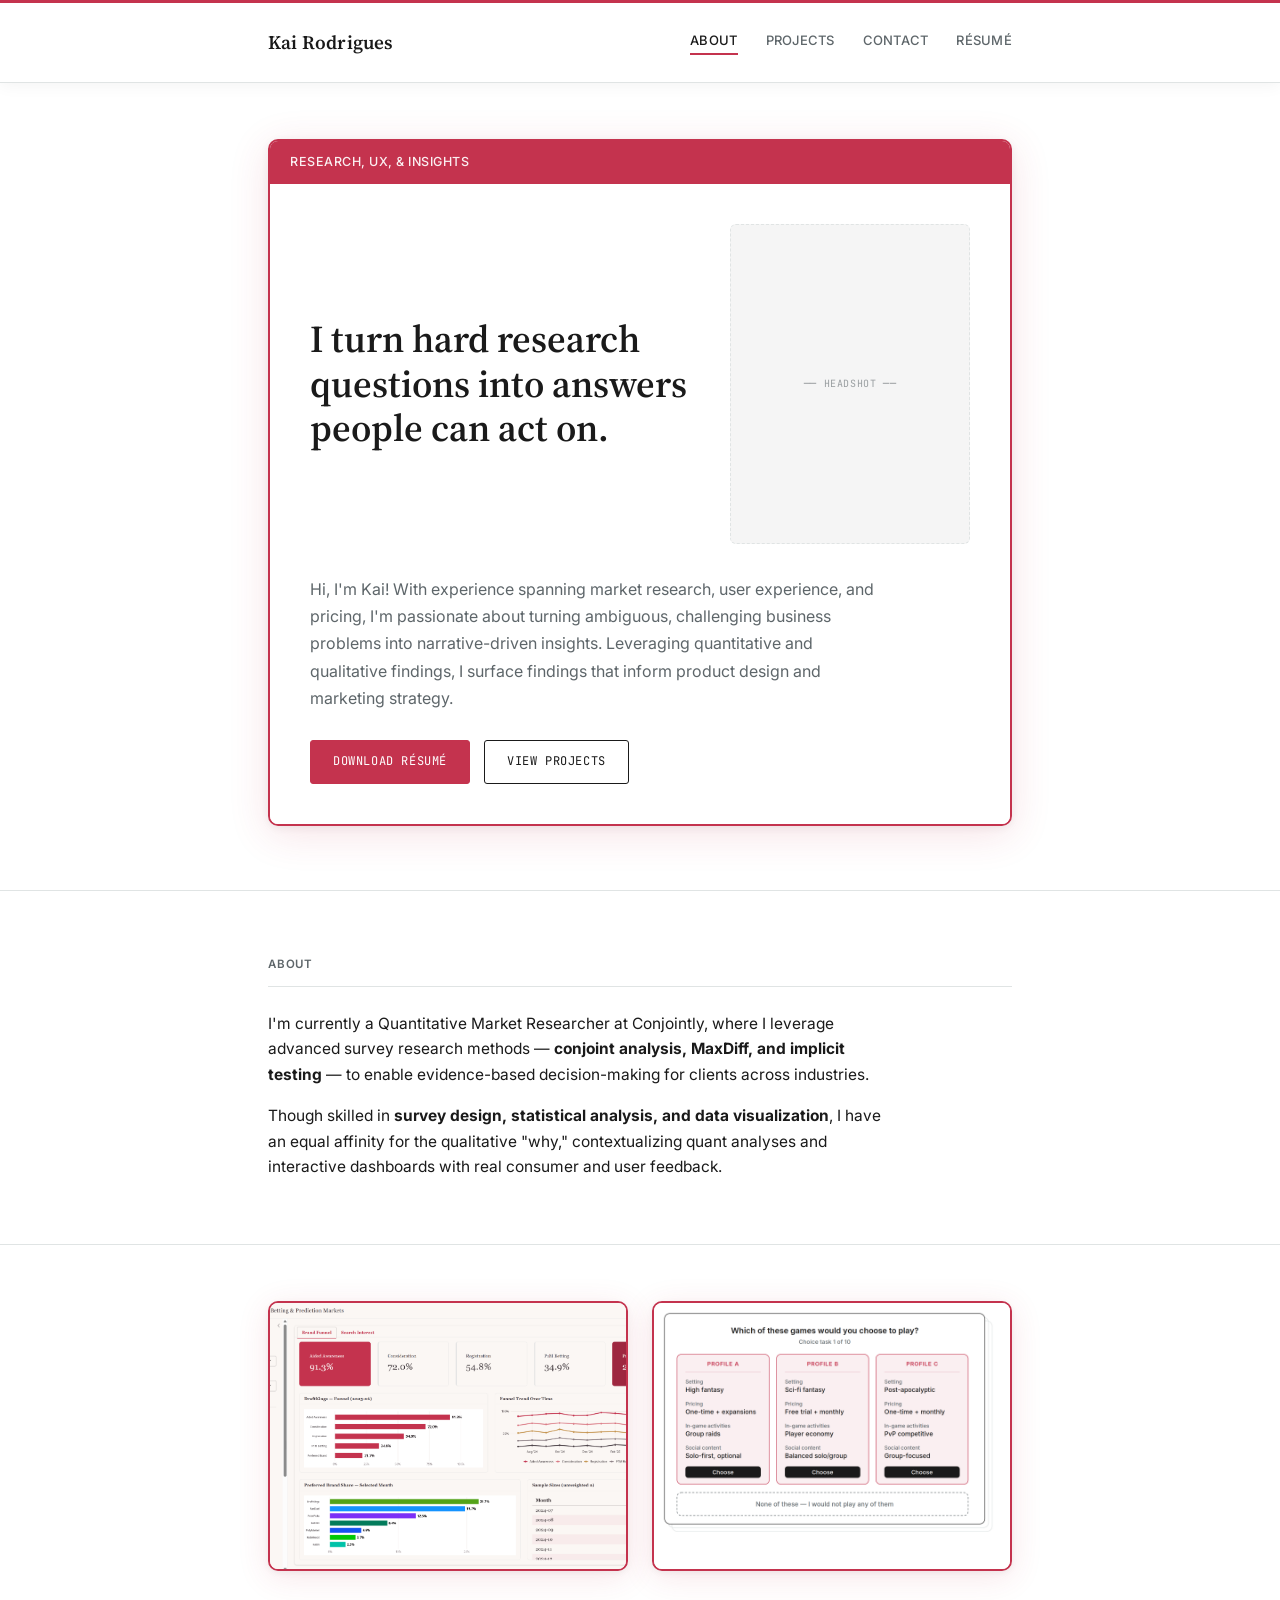
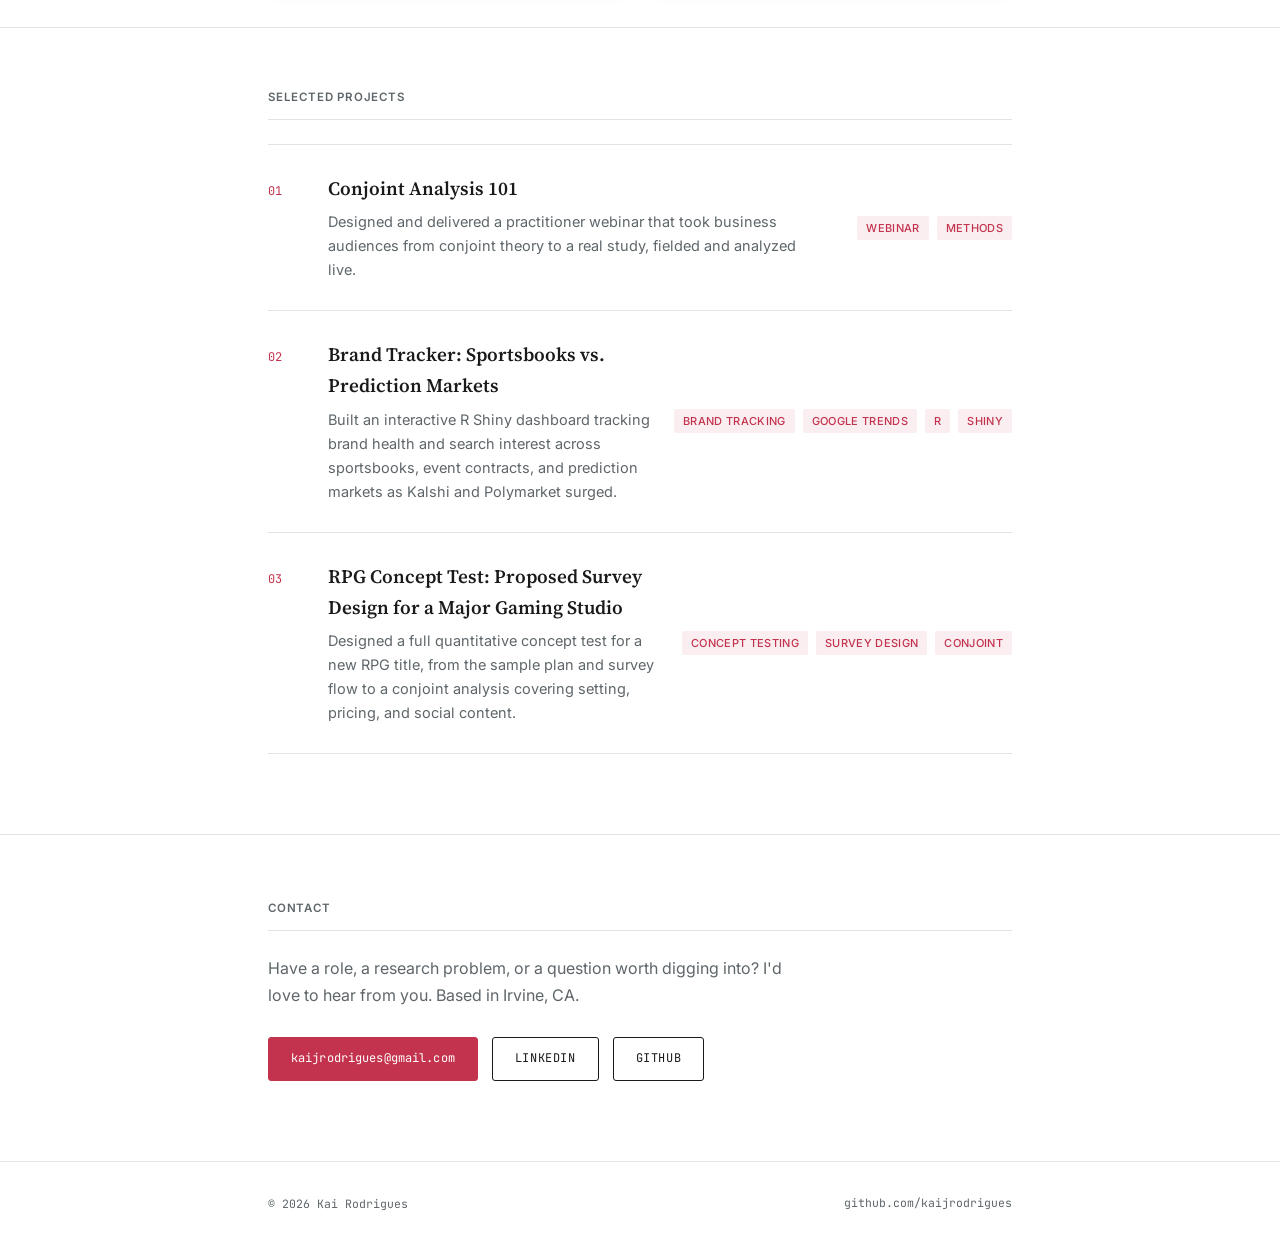
==== commit 0676cd84: "Added in images and visualizations" ====
--- a/index.html
+++ b/index.html
@@ -15,6 +15,7 @@
     <nav>
       <a href="#about" class="active">About</a>
       <a href="#projects">Projects</a>
+      <a href="#contact">Contact</a>
       <a href="assets/resume.pdf">Résumé</a>
     </nav>
   </div>
@@ -71,10 +72,10 @@
   <div class="wrap">
     <div class="viz-row">
       <div class="viz-box">
-        <!-- Add image: <img src="assets/viz-1.png" alt=""> -->
+        <img src="assets/brand-funnel-dashboard.png" alt="Brand Tracker Shiny dashboard — Brand Funnel view">
       </div>
       <div class="viz-box">
-        <!-- Add image: <img src="assets/viz-2.png" alt=""> -->
+        <img src="assets/conjoint_choice_task.png" alt="Example conjoint choice task">
       </div>
     </div>
   </div>
@@ -90,7 +91,7 @@
         <span class="num">01</span>
         <div class="title-block">
           <h3>Conjoint Analysis 101</h3>
-          <p class="finding">Designed and led a practitioner webinar walking business audiences from conjoint theory to live study results.</p>
+          <p class="finding">Designed and delivered a practitioner webinar that took business audiences from conjoint theory to a real study, fielded and analyzed live.</p>
         </div>
         <div class="tags">
           <span class="tag">Webinar</span>
@@ -103,7 +104,7 @@
         <span class="num">02</span>
         <div class="title-block">
           <h3>Brand Tracker: Sportsbooks vs. Prediction Markets</h3>
-          <p class="finding">Tracked consumer funnel metrics and search interest across legal sportsbooks, event contracts, and prediction markets via an interactive R Shiny dashboard.</p>
+          <p class="finding">Built an interactive R Shiny dashboard tracking brand health and search interest across sportsbooks, event contracts, and prediction markets as Kalshi and Polymarket surged.</p>
         </div>
         <div class="tags">
           <span class="tag">Brand Tracking</span>
@@ -118,7 +119,7 @@
         <span class="num">03</span>
         <div class="title-block">
           <h3>RPG Concept Test: Proposed Survey Design for a Major Gaming Studio</h3>
-          <p class="finding">Designed a quantitative concept test for a new RPG title — sample rationale, four-section survey flow, and a discrete choice conjoint across setting, pricing, and social content.</p>
+          <p class="finding">Designed a full quantitative concept test for a new RPG title, from the sample plan and survey flow to a conjoint analysis covering setting, pricing, and social content.</p>
         </div>
         <div class="tags">
           <span class="tag">Concept Testing</span>
@@ -131,6 +132,21 @@
   </div>
 </section>
 
+<section class="contact" id="contact">
+  <div class="wrap">
+    <h2 class="section-heading">Contact</h2>
+    <p class="contact-lede">
+      Have a role, a research problem, or a question worth digging into? I'd love to hear from you.
+      Based in Irvine, CA.
+    </p>
+    <div class="contact-actions">
+      <a href="mailto:kaijrodrigues@gmail.com" class="btn primary email">kaijrodrigues@gmail.com</a>
+      <a href="https://www.linkedin.com/in/kaijrodrigues/" class="btn">LinkedIn</a>
+      <a href="https://github.com/kaijrodrigues" class="btn">GitHub</a>
+    </div>
+  </div>
+</section>
+
 <footer class="site-footer">
   <div class="wrap">
     <span>&copy; 2026 Kai Rodrigues</span>
--- a/assets/style.css
+++ b/assets/style.css
@@ -396,6 +396,32 @@
   padding: 3px 9px;
   border-radius: 2px;
   white-space: nowrap;
+}
+
+/* ---------- Contact ---------- */
+
+.contact {
+  padding: 64px 0 80px;
+  border-top: 1px solid var(--color-line);
+}
+
+.contact-lede {
+  max-width: 52ch;
+  font-size: 16px;
+  color: var(--color-muted);
+  margin: 0 0 28px;
+  line-height: 1.7;
+}
+
+.contact-actions {
+  display: flex;
+  gap: 14px;
+  flex-wrap: wrap;
+}
+
+.contact-actions .btn.email {
+  text-transform: none;
+  letter-spacing: 0.01em;
 }
 
 /* ---------- Footer ---------- */
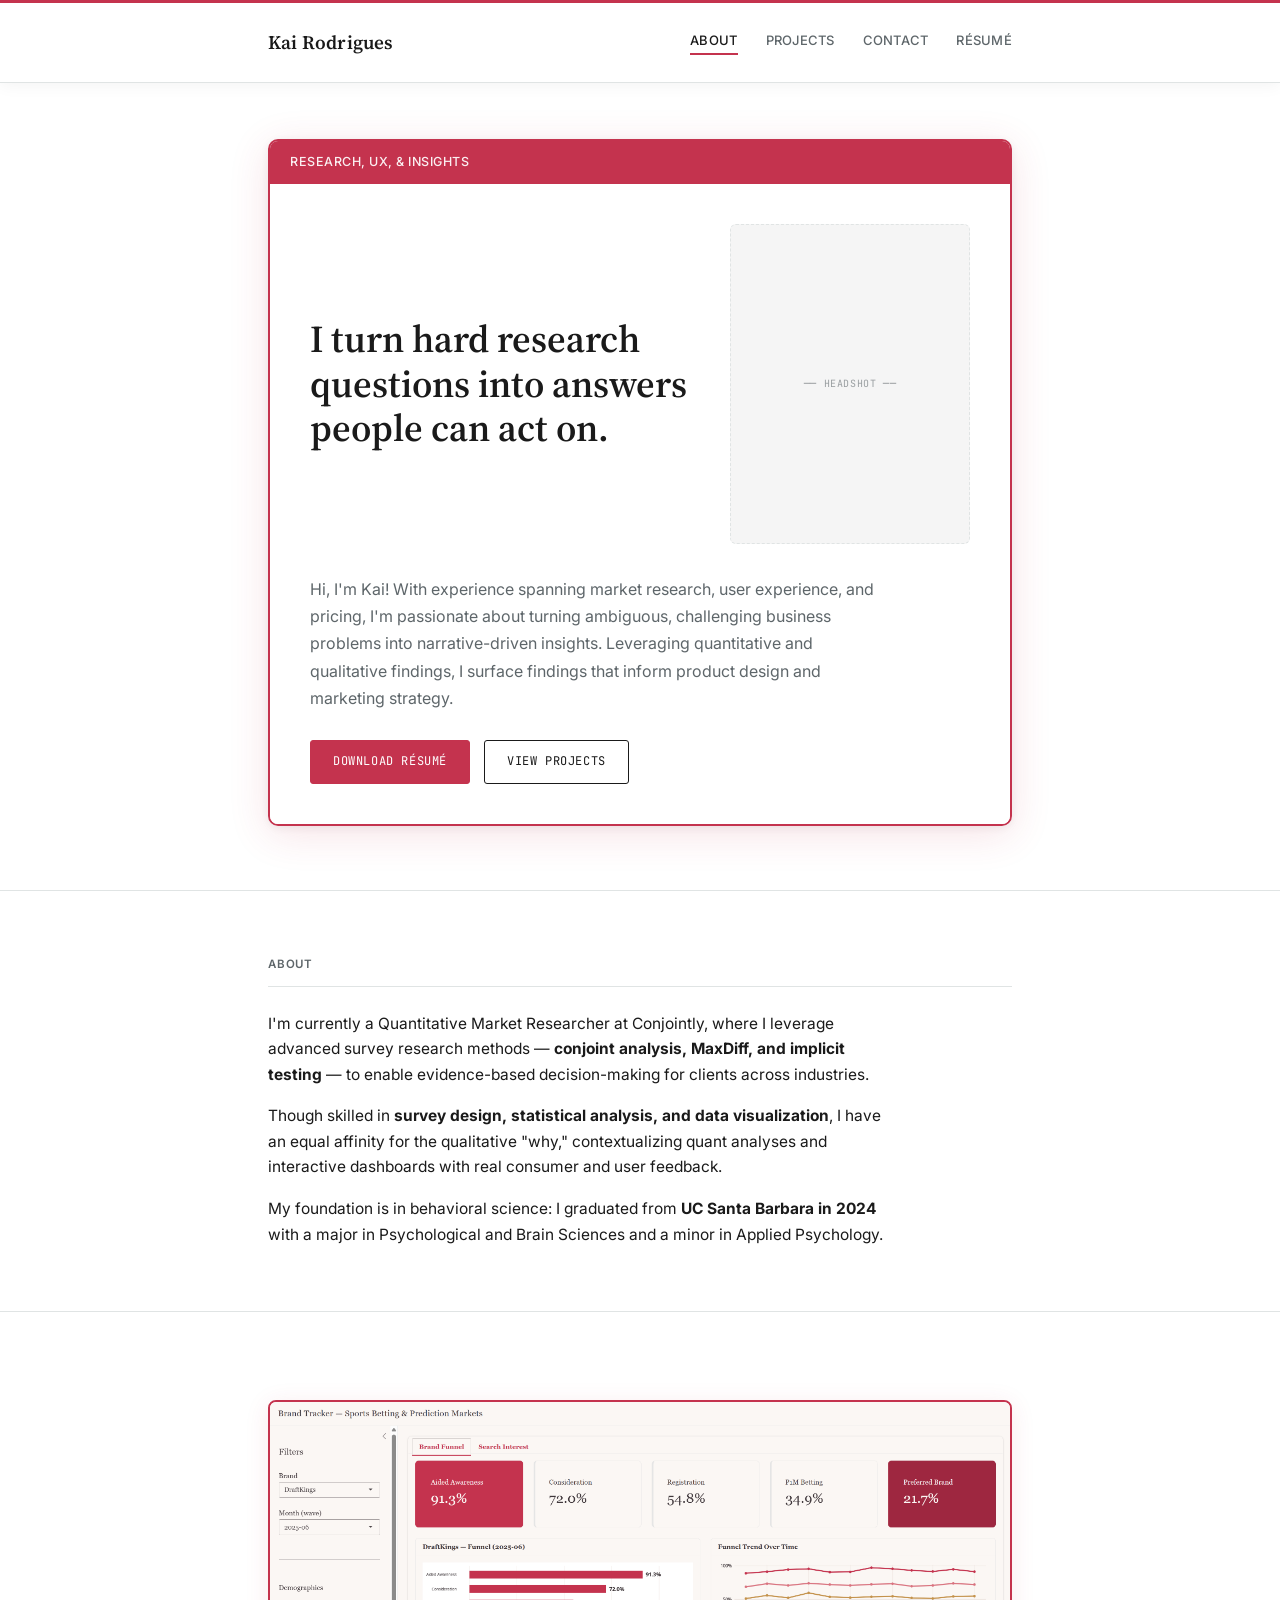
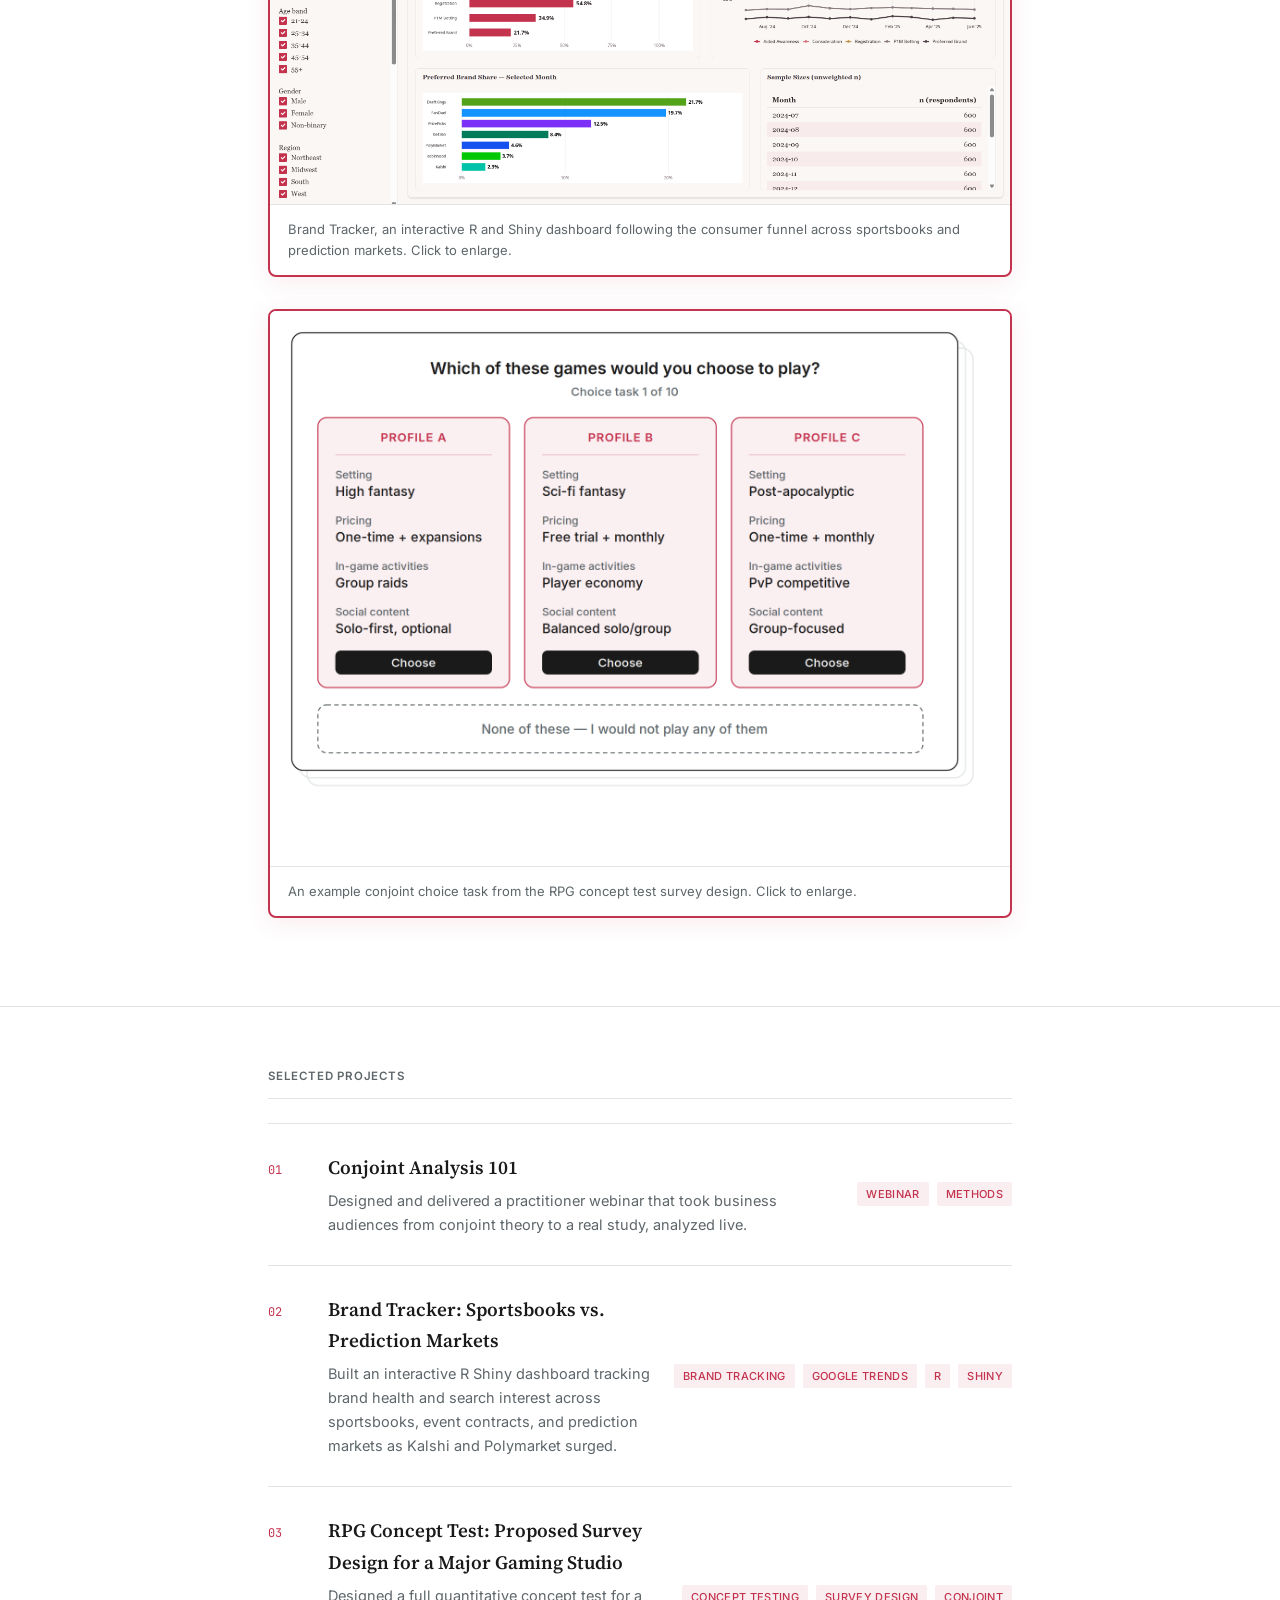
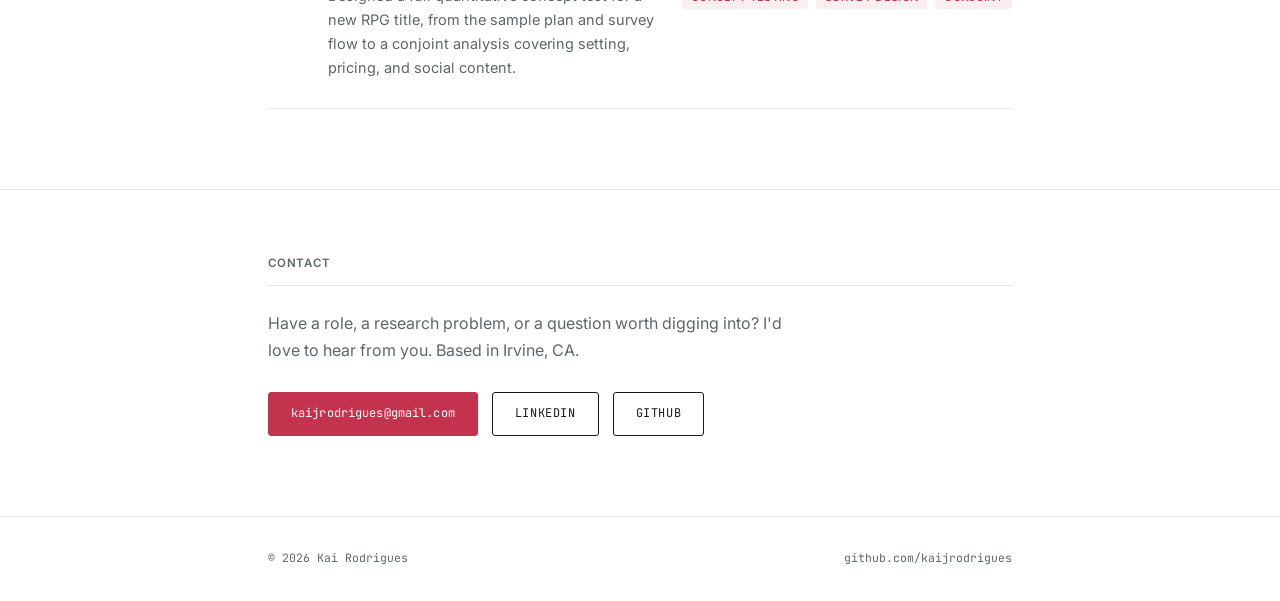
==== commit 5d21a305: "Change data in Project 2" ====
--- a/index.html
+++ b/index.html
@@ -65,18 +65,22 @@
       I have an equal affinity for the qualitative "why," contextualizing quant analyses
       and interactive dashboards with real consumer and user feedback.
     </p>
+    <p>
+      My foundation is in behavioral science: I graduated from <strong>UC Santa Barbara in 2024</strong>
+      with a major in Psychological and Brain Sciences and a minor in Applied Psychology.
+    </p>
   </div>
 </section>
 
 <section class="viz-section">
   <div class="wrap">
-    <div class="viz-row">
-      <div class="viz-box">
-        <img src="assets/brand-funnel-dashboard.png" alt="Brand Tracker Shiny dashboard — Brand Funnel view">
-      </div>
-      <div class="viz-box">
-        <img src="assets/conjoint_choice_task.png" alt="Example conjoint choice task">
-      </div>
+    <div class="figure">
+      <img class="zoomable" src="assets/brand-funnel-dashboard.png" alt="Brand Tracker Shiny dashboard, Brand Funnel view">
+      <p class="figure-caption">Brand Tracker, an interactive R and Shiny dashboard following the consumer funnel across sportsbooks and prediction markets. Click to enlarge.</p>
+    </div>
+    <div class="figure">
+      <img class="zoomable" src="assets/conjoint_choice_task.png" alt="Example conjoint choice task">
+      <p class="figure-caption">An example conjoint choice task from the RPG concept test survey design. Click to enlarge.</p>
     </div>
   </div>
 </section>
@@ -91,7 +95,7 @@
         <span class="num">01</span>
         <div class="title-block">
           <h3>Conjoint Analysis 101</h3>
-          <p class="finding">Designed and delivered a practitioner webinar that took business audiences from conjoint theory to a real study, fielded and analyzed live.</p>
+          <p class="finding">Designed and delivered a practitioner webinar that took business audiences from conjoint theory to a real study, analyzed live.</p>
         </div>
         <div class="tags">
           <span class="tag">Webinar</span>
@@ -154,5 +158,27 @@
   </div>
 </footer>
 
+<div class="lightbox-overlay" id="lightbox" role="dialog" aria-modal="true" aria-label="Image zoom">
+  <img id="lightbox-img" src="" alt="">
+</div>
+
+<script>
+  const overlay = document.getElementById('lightbox');
+  const lbImg = document.getElementById('lightbox-img');
+  document.querySelectorAll('img.zoomable').forEach(function(img) {
+    img.addEventListener('click', function() {
+      lbImg.src = img.src;
+      lbImg.alt = img.alt;
+      overlay.classList.add('open');
+    });
+  });
+  overlay.addEventListener('click', function(e) {
+    if (e.target === overlay) overlay.classList.remove('open');
+  });
+  document.addEventListener('keydown', function(e) {
+    if (e.key === 'Escape') overlay.classList.remove('open');
+  });
+</script>
+
 </body>
 </html>
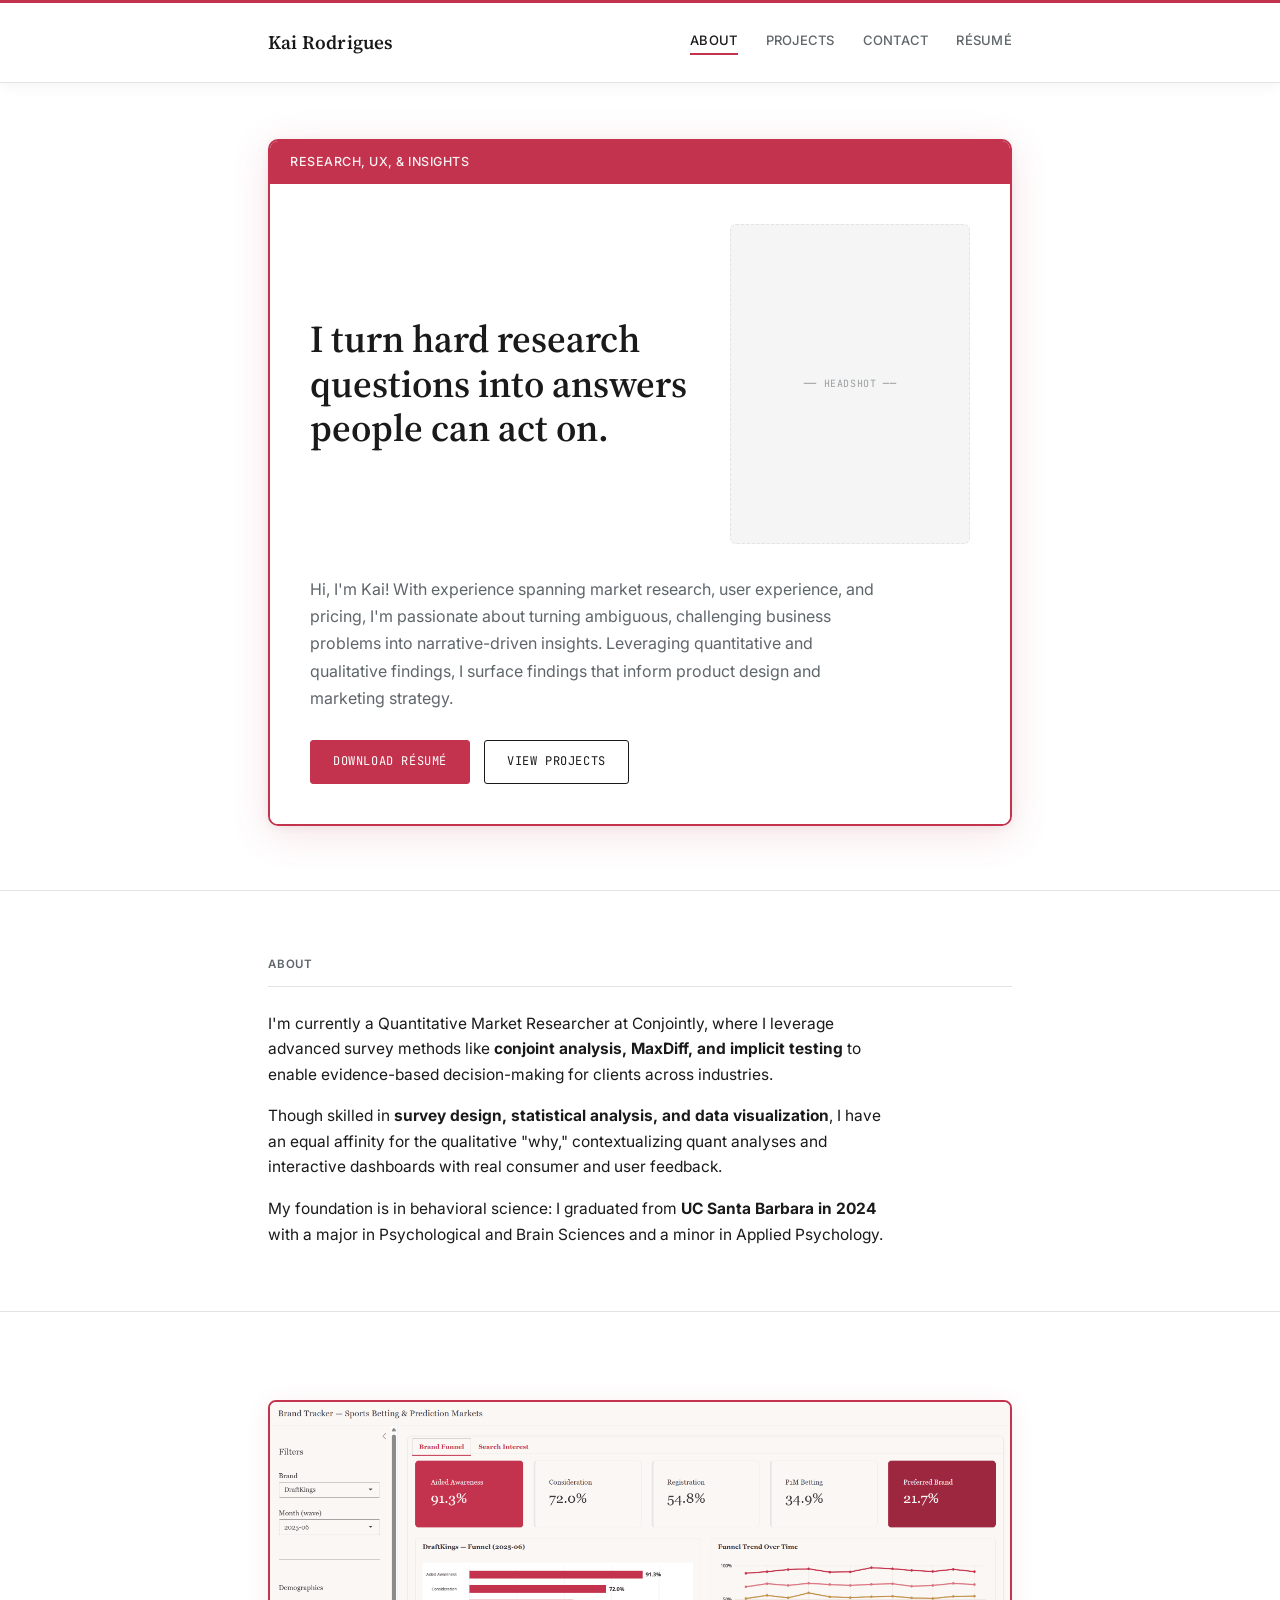
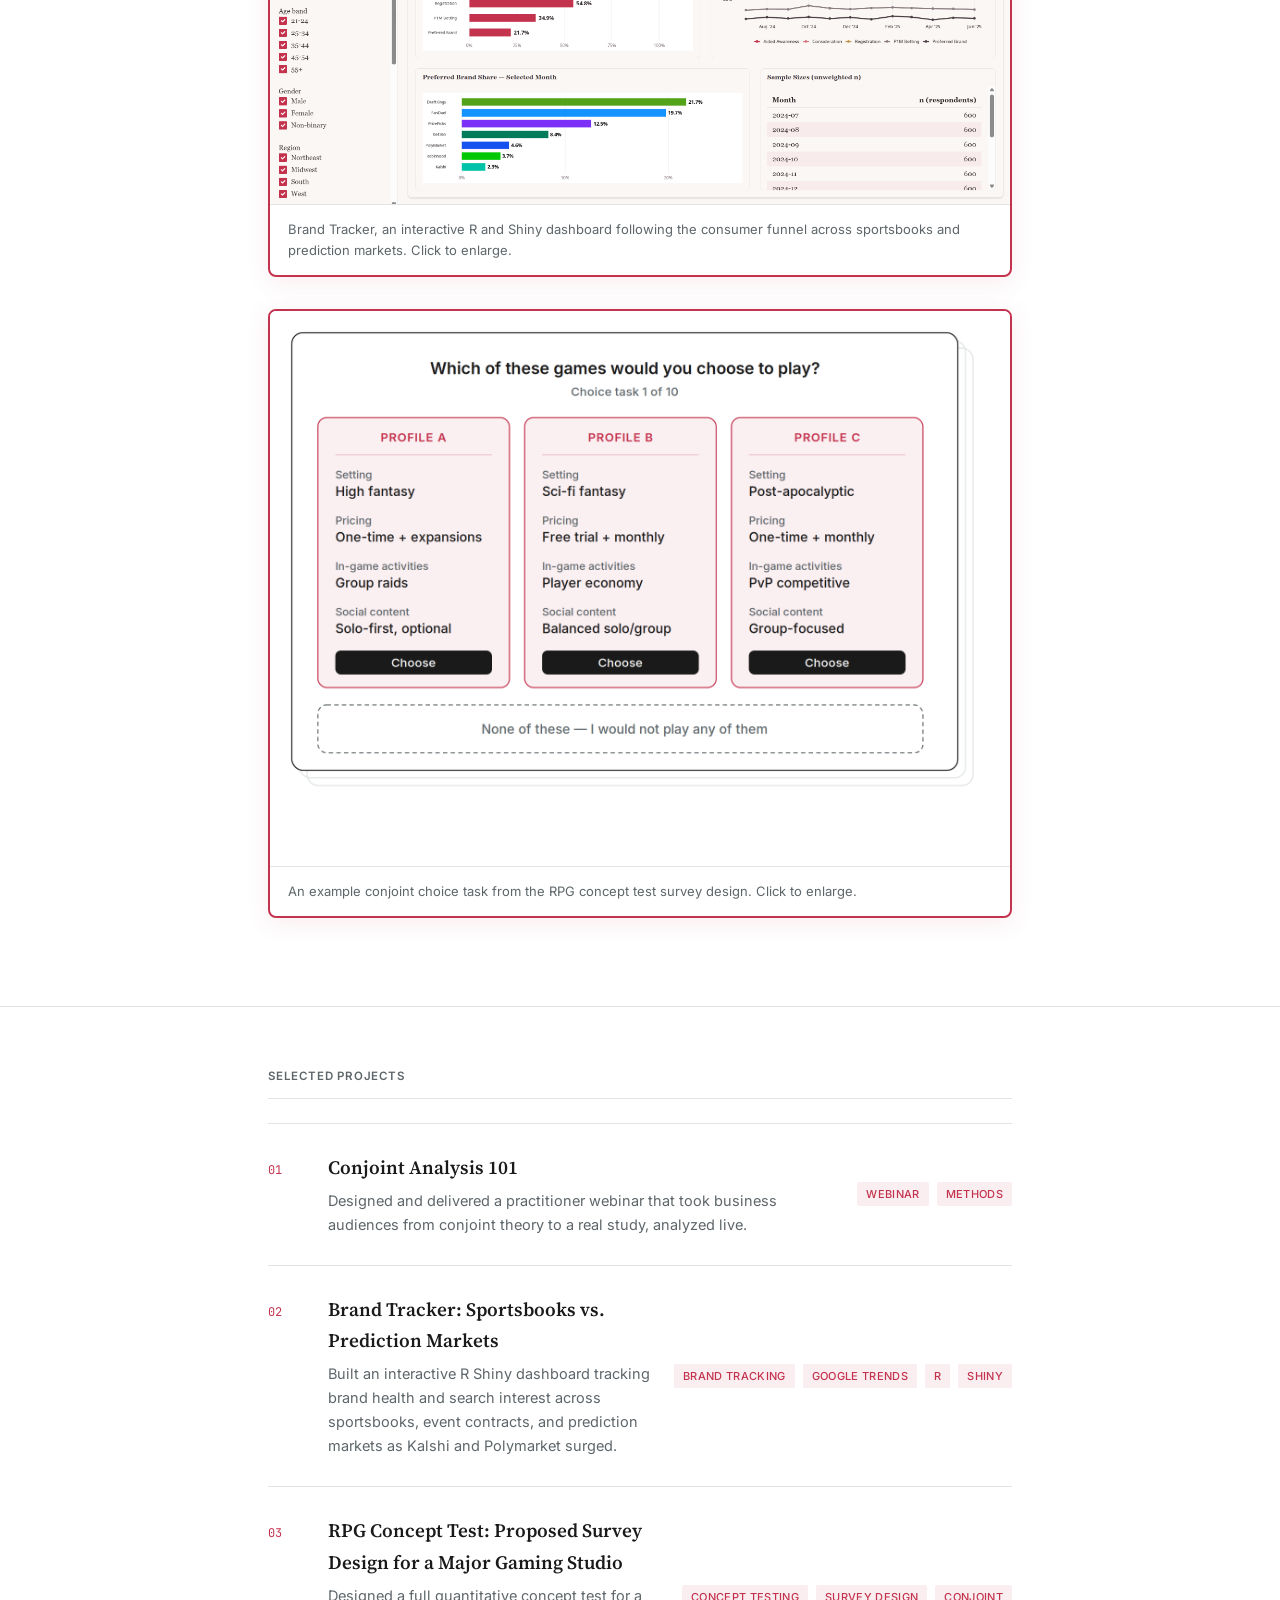
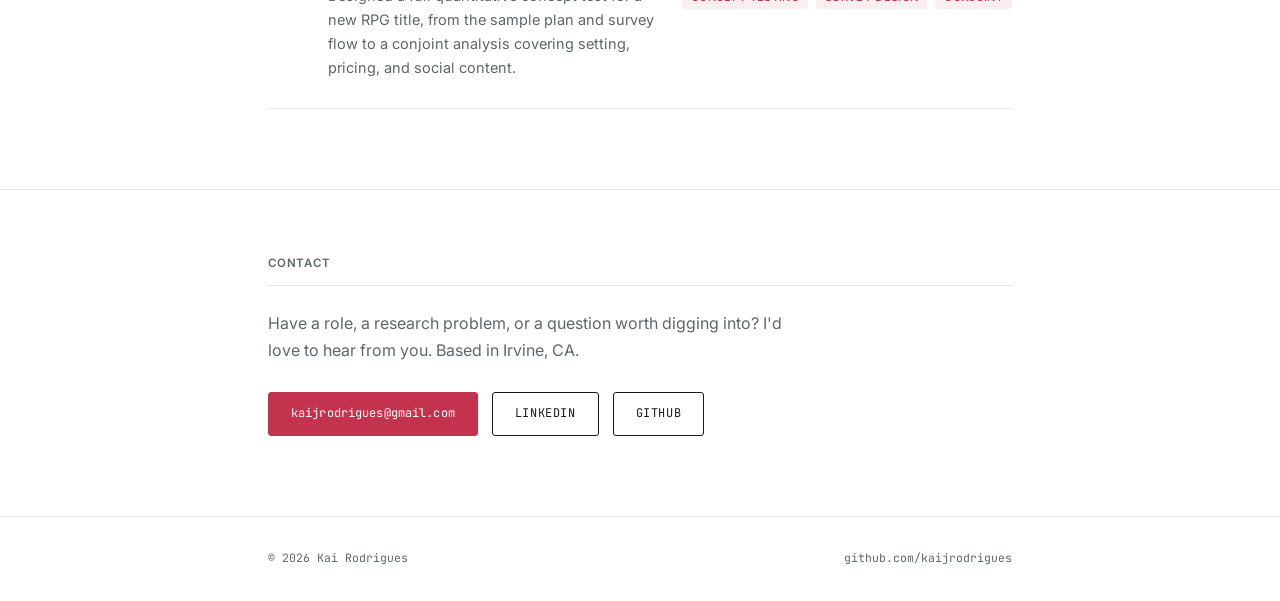
==== commit 624171ca: "Final style changes + project 2 changes" ====
--- a/index.html
+++ b/index.html
@@ -57,8 +57,8 @@
     <h2>About</h2>
     <p>
       I'm currently a Quantitative Market Researcher at Conjointly, where I leverage
-      advanced survey research methods — <strong>conjoint analysis, MaxDiff, and implicit
-      testing</strong> — to enable evidence-based decision-making for clients across industries.
+      advanced survey methods like <strong>conjoint analysis, MaxDiff, and implicit testing</strong>
+      to enable evidence-based decision-making for clients across industries.
     </p>
     <p>
       Though skilled in <strong>survey design, statistical analysis, and data visualization</strong>,
